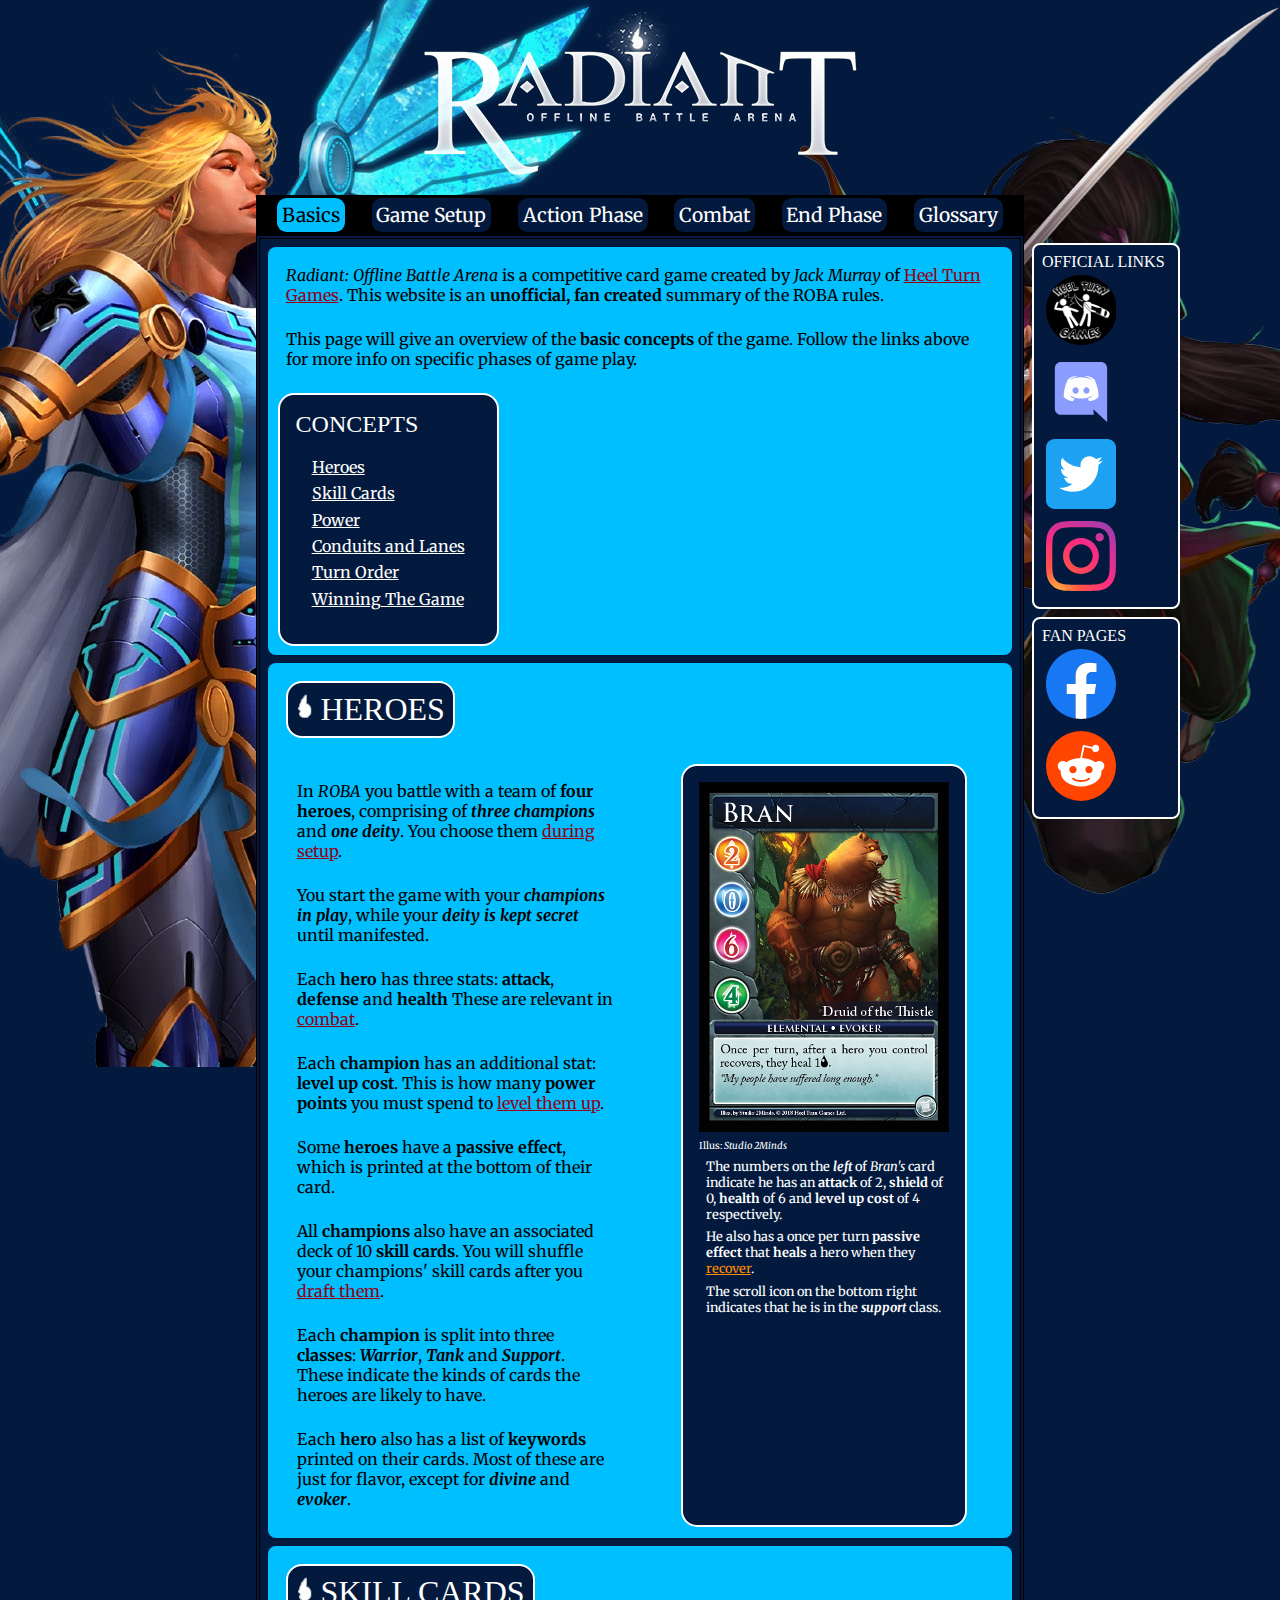
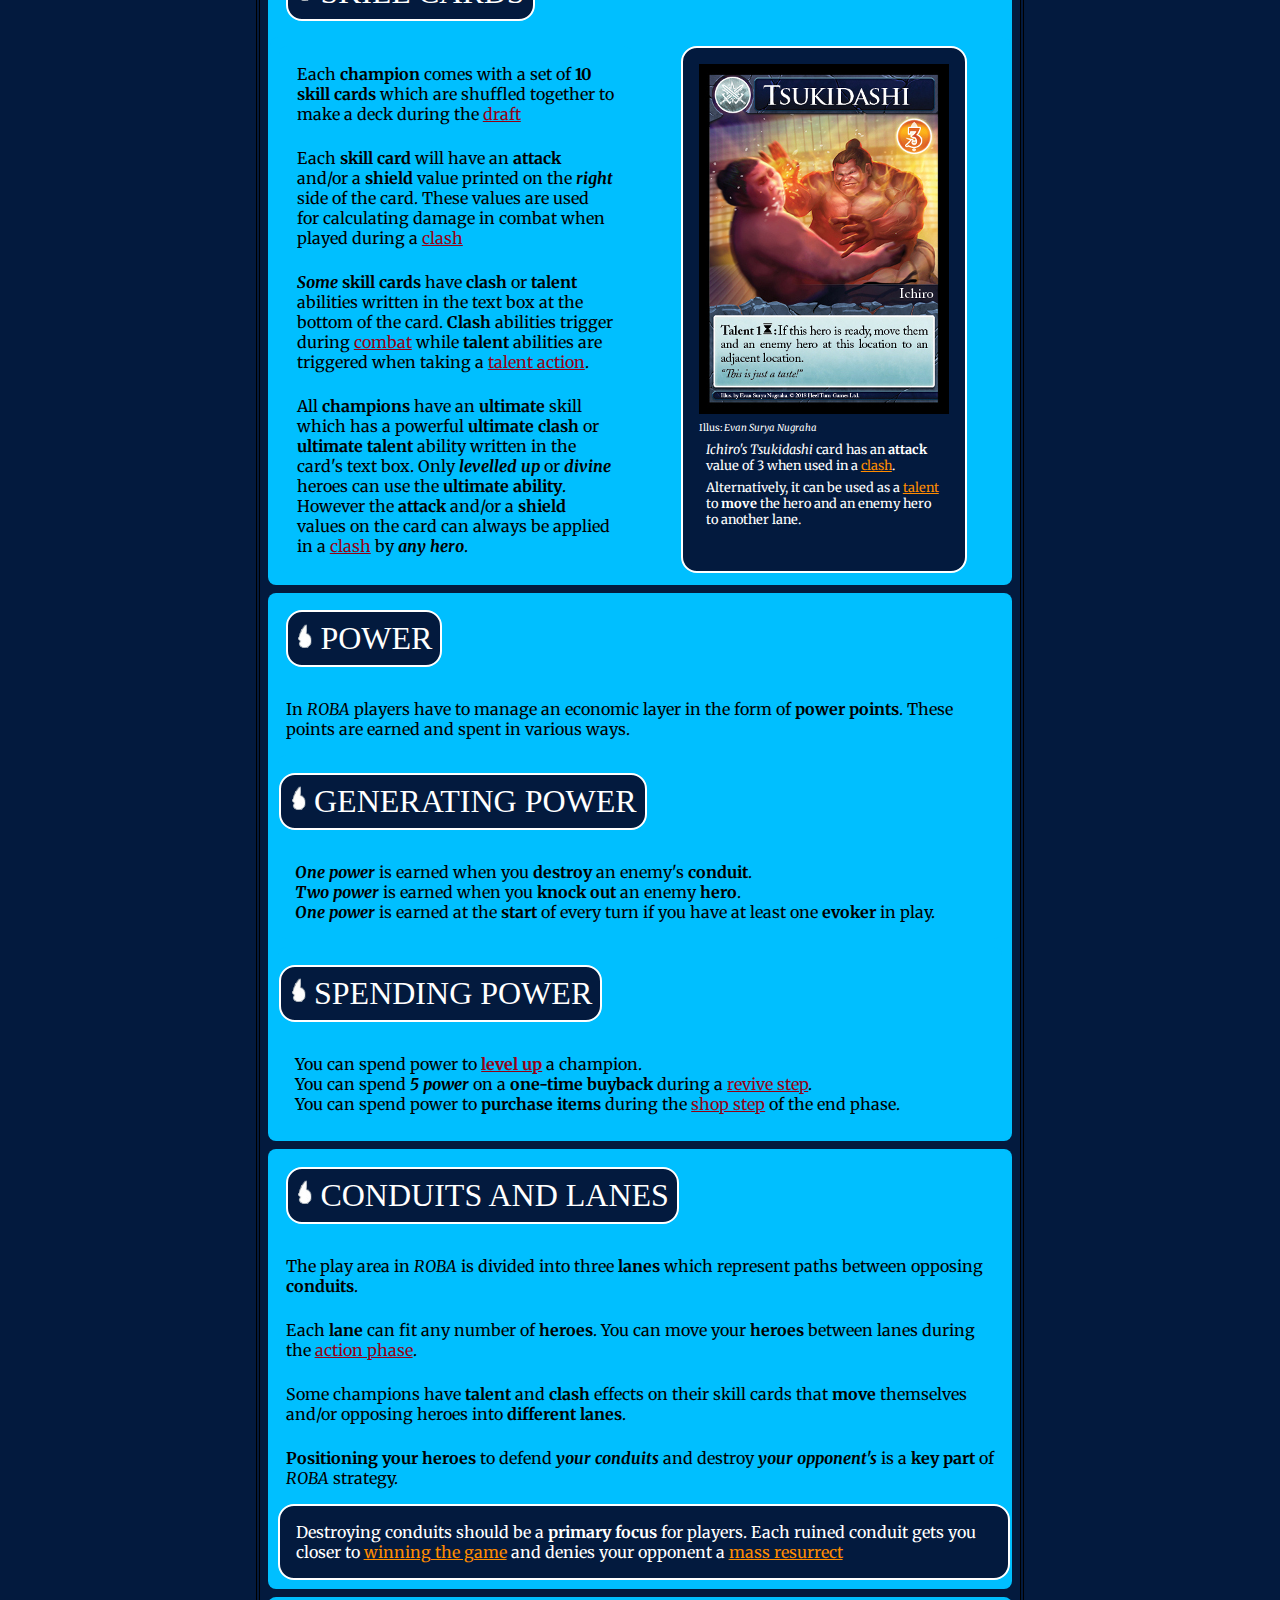
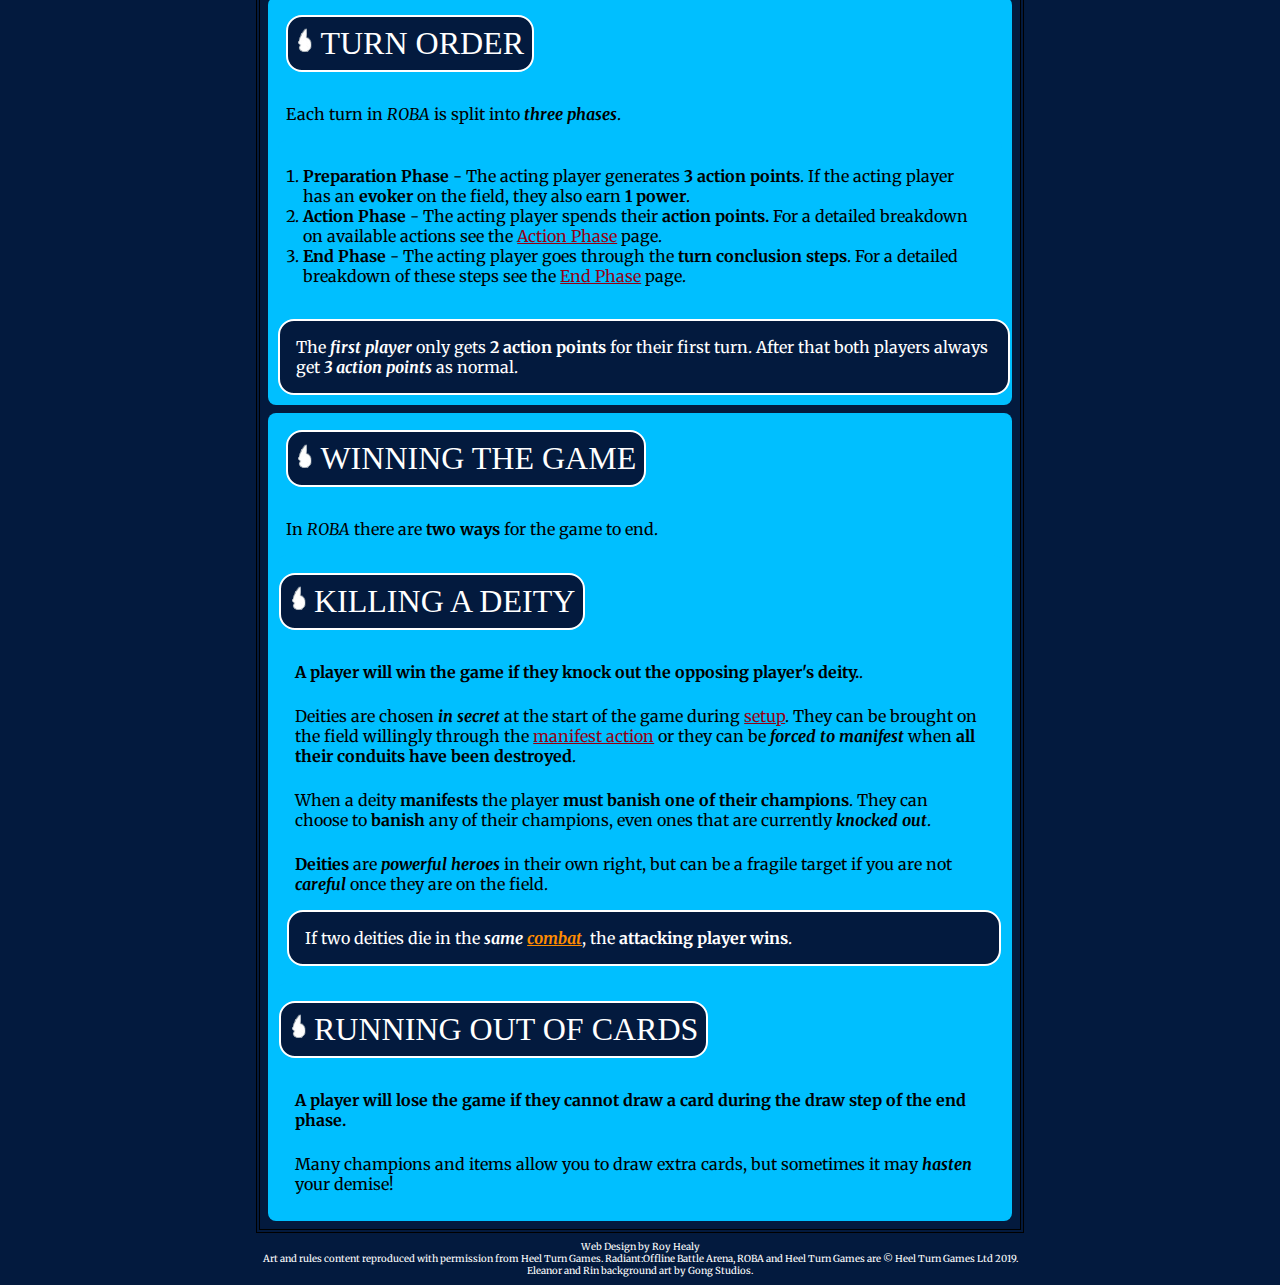
==== code/wd1/index.html @ f1589e19 "fixed divs and image attributions" ====
<!DOCTYPE html>
<html lang="en">
    <head>
        <title>Radiant: Offline Battle Arena</title>
        <meta charset="UTF-8" />
        <meta name="viewport" content="width=device-width, initial-scale=1">
        <link rel="stylesheet" type="text/css" href="styles/roba.css" />
        <link rel="icon" href="images/icon.png" />
    </head>
    <body>
        <header>
            <figure>
                <img src="images/banner.png" alt="Radiant: Offline Battle Arena official logo in stylized text" />
            </figure>
            <nav>
                <ul>
                    <li><a id="here">Basics</a></li>
                    <li><a href='setup'>Game Setup</a></li>
                    <li><a href='action_phase'>Action Phase</a></li>
                    <li><a href='combat'>Combat</a></li>
                    <li><a href='end_phase'>End Phase</a></li>
                    <li><a href='glossary'>Glossary</a></li>
                </ul>
            </nav>
        </header>
        <main>
            <section>
                <p><i>Radiant: Offline Battle Arena</i> is a competitive card game created by <i>Jack Murray</i> of <a href="http://heelturn.ie/">Heel Turn Games</a>. This website is an <b>unofficial, fan created</b> summary of the ROBA rules.</p>
                <p>This page will give an overview of the <b>basic concepts</b> of the game. Follow the links above for more info on specific phases of game play.</p>
                <nav>
                    <h1>Concepts</h1>
                    <ul>
                        <li><a href="#heroes">Heroes</a></li>
                        <li><a href="#skills">Skill Cards</a></li>
                        <li><a href="#power">Power</a></li>
                        <li><a href="#conduits">Conduits and Lanes</a></li>
                        <li><a href="#turn">Turn Order</a></li>
                        <li><a href="#winning">Winning The Game</a></li>
                    </ul>
                </nav>
            </section>
            <section>
                <h1 id="heroes"><img src="images/bullet.png" role="presentation" alt="ROBA conduit silhouette bulletpoint. A white, crystal like shape.">Heroes</h1>
                <section class="has_inset">
                    <section>
                        <p>In <i>ROBA</i> you battle with a team of <b>four heroes</b>, comprising of <em>three champions</em> and <em>one deity</em>. You choose them <a href='setup'>during setup</a>.</p>
                        <p>You start the game with your <em>champions in play</em>, while your <em>deity is kept secret</em> until manifested.</p>
                        <p>Each <b>hero</b> has three stats: <b>attack</b>, <b>defense</b> and <b>health</b> These are relevant in <a href='combat'>combat</a>.</p>
                        <p>Each <b>champion</b> has an additional stat: <b>level up cost</b>. This is how many <b>power points</b> you must spend to <a href='action_phase#level'>level them up</a>.</p>
                        <p>Some <b>heroes</b> have a <b>passive effect</b>, which is printed at the bottom of their card.</p>
                        <p>All <b>champions</b> also have an associated deck of 10 <b>skill cards</b>. You will shuffle your champions' skill cards after you <a href='setup#draft'>draft them</a>.</p>
                        <p>Each <b>champion</b> is split into three <b>classes</b>: <em>Warrior</em>, <em>Tank</em> and <em>Support</em>. These indicate the kinds of cards the heroes are likely to have.</p>
                        <p>Each <b>hero</b> also has a list of <b>keywords</b> printed on their cards. Most of these are just for flavor, except for <em>divine</em> and <em>evoker</em>.</p>
                    </section>
                    <figure class="inset">
                        <img src="images/bran.png" alt="Bran's card. The art depicts a bear wearing tribal gear. He is in a forest and his eyes glow with yellow magic. The card identifies him as Bran - Druid of the Thistle. He has the keywords Elemental and Evoker." title="Bran's card." />
                        <figcaption>
                            <small>Illus: <i>Studio 2Minds</i></small>
                            <p>The numbers on the <em>left</em> of <i>Bran's</i> card indicate he has an <b>attack</b> of 2, <b>shield</b> of 0, <b>health</b> of 6 and <b>level up cost</b> of 4 respectively.</p>
                            <p>He also has a once per turn <b>passive effect</b> that <b>heals</b> a hero when they <a href="action_phase#recover">recover</a>.</p>
                            <p>The scroll icon on the bottom right indicates that he is in the <em>support</em> class.</p>
                        </figcaption>
                    </figure>
                </section>
            </section>
            <section>
                <h1 id="skills"><img src="images/bullet.png" role="presentation" alt="ROBA conduit silhouette bulletpoint. A white, crystal like shape.">Skill Cards</h1>
                <section class="has_inset">
                    <section>
                        <p>Each <b>champion</b> comes with a set of <b>10 skill cards</b> which are shuffled together to make a deck during the <a href='setup#draft'>draft</a></p>
                        <p>Each <b>skill card</b> will have an <b>attack</b> and/or a <b>shield</b> value printed on the <em>right</em> side of the card. These values are used for calculating damage in combat when played during a <a href="combat#clash">clash</a></p>
                        <p><em>Some</em> <b>skill cards</b> have <b>clash</b> or <b>talent</b> abilities written in the text box at the bottom of the card. <b>Clash</b> abilities trigger during <a href="combat#clash">combat</a> while <b>talent</b> abilities are triggered when taking a <a href="action_phase#talent">talent action</a>.</p>
                        <p>All <b>champions</b> have an <b>ultimate</b> skill which has a powerful <b>ultimate clash</b> or <b>ultimate talent</b> ability written in the card's text box. Only <em>levelled up</em> or <em>divine</em> heroes can use the <b>ultimate ability</b>. However the <b>attack</b> and/or a <b>shield</b> values on the card can always be applied in a <a href="combat#clash">clash</a> by <em>any hero</em>.</p>
                    </section>
                    <figure class="inset">
                        <img src="images/tsukidashi.jpg" title="Ichiro's Tsukidashi card" alt="Ichiro's Tsukidashi card. The art in this card depicts the sumo wrestler Ichiro slapping an opponent across the face. The opponent staggers back in pain, spittle flying from his mouth. The fight is taking place in a japanese style dojo."/>
                        <figcaption>
                            <small>Illus: <i>Evan Surya Nugraha</i></small>
                            <p><i lang="ja">Ichiro's</i> <i lang="ja">Tsukidashi</i> card has an <b>attack</b> value of 3 when used in a <a href="combat#clash">clash</a>.</p>
                            <p>Alternatively, it can be used as a <a href="action_phase#talent">talent</a> to <b>move</b> the hero and an enemy hero to another lane.</p>
                        </figcaption>
                    </figure>
                </section>
            </section>
            <section>
                <h1 id="power"><img src="images/bullet.png" role="presentation" alt="ROBA conduit silhouette bulletpoint. A white, crystal like shape.">Power</h1>
                <p>In <i>ROBA</i> players have to manage an economic layer in the form of <b>power points</b>. These points are earned and spent in various ways.</p>
                <section>
                    <h1><img src="images/bullet.png" role="presentation" alt="ROBA conduit silhouette bulletpoint. A white, crystal like shape.">Generating Power</h1>
                    <ul>
                        <li><em>One power</em> is earned when you <b>destroy</b> an enemy's <b>conduit</b>.</li>
                        <li><em>Two power</em> is earned when you <b>knock out</b> an enemy <b>hero</b>.</li>
                        <li><em>One power</em> is earned at the <b>start</b> of every turn if you have at least one <b>evoker</b> in play.</li>
                    </ul>
                </section>
                <section>
                    <h1><img src="images/bullet.png" role="presentation" alt="ROBA conduit silhouette bulletpoint. A white, crystal like shape.">Spending Power</h1>
                    <ul>
                        <li>You can spend power to <b><a href='action_phase#level'>level up</a></b> a champion.</li>
                        <li>You can spend <em>5 power</em> on a <b>one-time buyback</b> during a <a href="end_phase#revive">revive step</a>.</li>
                        <li>You can spend power to <b>purchase items</b> during the <a href="end#shop">shop step</a> of the end phase.</li>
                    </ul>
                </section>
            </section>
            <section>
                <h1 id="conduits"><img src="images/bullet.png" role="presentation" alt="ROBA conduit silhouette bulletpoint. A white, crystal like shape.">Conduits and Lanes</h1>
                <p>The play area in <i>ROBA</i> is divided into three <b>lanes</b> which represent paths between opposing <b>conduits</b>.</p>
                <p>Each <b>lane</b> can fit any number of <b>heroes</b>. You can move your <b>heroes</b> between lanes during the <a href="action_phase#move">action phase</a>.</p>
                <p>Some champions have <b>talent</b> and <b>clash</b> effects on their skill cards that <b>move</b> themselves and/or opposing heroes into <b>different lanes</b>.</p>
                <p><b>Positioning your heroes</b> to defend <em>your conduits</em> and destroy <em>your opponent's</em> is a <strong>key part</strong> of <i>ROBA</i> strategy.</p>
                <p class="inset">Destroying conduits should be a <strong>primary focus</strong> for players. Each ruined conduit gets you closer to <a href="#winning">winning the game</a> and denies your opponent a <a href="end_phase#revive">mass resurrect</a></p>
            </section>
            <section>
                <h1 id="turn"><img src="images/bullet.png" role="presentation" alt="ROBA conduit silhouette bulletpoint. A white, crystal like shape.">Turn Order</h1>
                <p>Each turn in <i>ROBA</i> is split into <em>three phases</em>.</p>
                <section>
                    <ol>
                        <li><b>Preparation Phase</b> - The acting player generates <b>3 action points</b>. If the acting player has an <b>evoker</b> on the field, they also earn <b>1 power</b>.</li>
                        <li><b>Action Phase</b> - The acting player spends their <b>action points.</b> For a detailed breakdown on available actions see the <a href='action_phase'>Action Phase</a> page.</li>
                        <li><b>End Phase</b> - The acting player goes through the <b>turn conclusion steps</b>. For a detailed breakdown of these steps see the <a href='end_phase'>End Phase</a> page.</li>
                    </ol>
                </section>
                <p class="inset">The <em>first player</em> only gets <strong>2 action points</strong> for their first turn. After that both players always get <em>3 action points</em> as normal.</p>
            </section>
            <section>
                <h1 id="winning"><img src="images/bullet.png" role="presentation" alt="ROBA conduit silhouette bulletpoint. A white, crystal like shape.">Winning The Game</h1>
                <p>In <i>ROBA</i> there are <b>two ways</b> for the game to end.</p>
                <section>
                    <h1><img src="images/bullet.png" role="presentation"  alt="ROBA conduit silhouette bulletpoint. A white, crystal like shape.">Killing a Deity</h1>
                    <p><strong>A player will win the game if they knock out the opposing player's deity.</strong>.</p>
                    <p>Deities are chosen <em>in secret</em> at the start of the game during <a href="setup#selections">setup</a>. They can be brought on the field willingly through the <a href="action_phase#">manifest action</a> or they can be <em>forced to manifest</em> when <strong>all their conduits have been destroyed</strong>.</p>
                    <p>When a deity <b>manifests</b> the player <strong>must banish one of their champions</strong>. They can choose to <b>banish</b> any of their champions, even ones that are currently <em>knocked out</em>.</p>
                    <p><b>Deities</b> are <em>powerful heroes</em> in their own right, but can be a fragile target if you are not <em>careful</em> once they are on the field.</p>
                    <p class="inset">If two deities die in the <em>same <a href="combat">combat</a></em>, the <strong>attacking player wins</strong>.</p>
                </section>
                <section>
                    <h1><img src="images/bullet.png" role="presentation" alt="ROBA conduit silhouette bulletpoint. A white, crystal like shape.">Running Out of Cards</h1>
                    <p><strong>A player will lose the game if they cannot draw a card during the draw step of the end phase.</strong></p>
                    <p class="'inset">Many champions and items allow you to draw extra cards, but sometimes it may <em>hasten</em> your demise!</p>
                </section>
            </section>
        </main>
        <aside>
            <nav>
                <h1>Official Links</h1>
                <a href='http://heelturn.ie/'><img src="images/icon/heelturn.png" title="Heel Turn Games Homepage" alt="Heel Turn Games Logo. It depicts a stick figure hitting another stick figure with a chair."/></a>
                <a href='https://discord.gg/DKqZPUV'><img src="images/icon/discord.svg" title="Discord Server" alt="Discord Logo"/></a>
                <a href='https://twitter.com/radiantoba'><img src="images/icon/twitter.svg" title="Follow ROBA on Twitter" alt="Twitter Logo"/></a>
                <a href='https://www.instagram.com/radiantoba'><img src="images/icon/instagram.svg" title="Follow ROBA on instagram" alt="Instagram Logo"/></a>
            </nav>
            <nav>
                <h1>Fan Pages</h1>
                <a href='https://www.facebook.com/groups/432502020954651/'><img src="images/icon/facebook.svg" title="Facebook ROBA Heroes" alt="Facebook Logo"/></a>
                <a href='https://www.reddit.com/r/RadiantOBA/'><img src="images/icon/reddit.svg" title="RadiantOBA Subreddit" alt="Reddit Logo"/></a>
            </nav>
        </aside>
        <footer>
            <small>Web Design by Roy Healy</small>
            <small>Art and rules content reproduced with permission from Heel Turn Games. Radiant:Offline Battle Arena, ROBA and Heel Turn Games are © Heel Turn Games Ltd 2019.</small>
            <small>Eleanor and Rin background art by Gong Studios.</small>
        </footer>
    </body>
    
</html>
---- code/wd1/styles/roba.css ----
@import url('https://fonts.googleapis.com/css?family=Calistoga|Merriweather&display=swap');

* {
    margin: 0;
    padding: 0;
    font-size: 16px;
    font-family: "Merriweather", "Times New Roman", serif;
}

em {
    font-weight: bold;
}

ul {
    list-style: none;
}

h1 {
    font-size: 2em;
    margin-left: auto;
    margin-right: auto;
    font-family: 'Calistog', serif;
    font-weight: normal;
    text-transform: uppercase;
}

html{
    background-color: #031A3E;
}

footer{
    padding: 0.5em;
    text-align: center;
}

footer small{
    display: block;
}

section > * {
    margin: 0.5em;
    padding: 0.5em;
}

ol{
  padding: 1em;
}

footer{
    color: white;
}

main {
    border-width: 0.25rem;
    border-color: black;
    border-style: double;
    background-color: #031A3E;

}

header {
    background-color: transparent;
    text-align: center;
}

header img {
    margin-left: auto;
    margin-right: auto;
    max-width:100%
}

header nav {
    background-color: #000;
    padding: 0.5em;
    background-image: url("../images/both_small.png");
    background-repeat: no-repeat;
    background-position: right;
}

header ul {
    color: white;
    text-align: left;
}

header li{
    margin: 0.5em auto;
}

header nav a {
    text-decoration: none;
    border-radius: 0.5em;
    background-color: #031A3E;
    padding: 0.25em;
    color: white;
    margin: 0.5em;
}

header nav a:hover, a#here{
    background-color: DeepSkyBlue;
    color: #000;
}

p {
    margin: 0.5em;
}

/* sections */

main section, article{
    margin: 0.5em;
    padding: 0.1em;
    background-color: DeepSkyBlue;
    border-radius: 0.5em;
    color: black;
}

section > h1{
    background-color: #031A3E;
    border-radius: 0.5em;
    border-width: 0.125rem;
    border-color: white;
    color: white;
    margin-right: auto;
    margin-left: auto;
    border-style: solid;
    text-align: center;
    padding: 0.5rem;
    display:inline-block;
}

h1 img {
    padding: 0.1em;
    padding-right: 0.5em;
    max-height: 1.5em;
}

h1:hover img{
    transform: scale(1.25, 1.25);
}

section a:link{
    color: #940014;
}

section a:visited{
    color: #4a4a4a;
}

/* insets */

.inset {
    background-color: #031A3E;
    border-color: white;
    border-width: 0.125em;
    border-radius: 1em;
    border-style: solid;
    margin: 0.5em auto;
    color: white;
}

p.inset {
    padding: 1em;
}

.inset * {
    color: white;
}

.inset a:link {
    color: #FF8C00;
}

.inset a:visited{
    color: #c93d00;
}

.inset_skinny {
    display: table;
}

.inset h1 {
    font-size: 1.5em;
}

/* Example of Play */

.example ol{
    margin-top:0;
}

/* table of contents */
main nav {
    display: inline-block;
    background-color: #031A3E;
    border-color: white;
    border-width: 0.125em;
    border-radius: 1em;
    border-style: solid;
    margin-right: auto;
    padding: 1em;
}

main nav a:visited, main nav a:link{
    color: white;
}

main nav * {
    padding: 0;
    color: white;
}

main nav h1 {
    font-size: 1.5em;
}

nav li h1 a{
    font-size: 1.25rem;
}

nav > ol{
    padding: 0 1em;
}

main nav ul{
    margin: 1em;
}

main nav li{
    padding: 0.2em 0;
}

nav ol ol{
    margin: 1em;
    padding: 0;
}

/* figures */
section figure {
  width: min-content;
  padding: 1em;
}

@supports not (width: min-content) {
    section figure {
        width: -moz-min-content;
        width: -webkit-min-content;
    }
}

figure *{
    font-size: 0.8rem;
}

figure {
    display: table;
    margin: 0 auto;
}

.fill {
    display: None;
}

figure img{
    margin: auto;
}

small, small * {
    font-size: 0.6rem;
}

header figure{
    text-align: center;
    grid-area: banner;
}

/* social links */

aside nav {
    padding: 0.5em;
    background-color: #031A3E;
    border-radius: 0.5em;
    margin: 0.5em;
    border-color: #fff;
    border-width: 0.125rem;
    border-style: solid;
}

aside img {
    width: 70px;
    height: 70px;
    padding: 0.25em;
}

aside nav {
    width: auto;
}

aside {
    text-align: center;
}

aside h1 {
    font-size: 1em;
    color: white;
}

/* glossary */

.glossary {
    column-width: 15em;
}

.glossary * {
    font-size: 16px;
}

.glossary section{
    border-radius: 0;
    break-inside: avoid;
    border-bottom: 0.125em;
    border-bottom-color: white;
    border-bottom-style: solid;
}

.glossary h1 {
    background-color: transparent;
    border: none;
    font-size: 1.25em;
    color: black;
}

.glossary section * {
    margin: 0;
    padding: 0;
}

.glossary section:hover {
    background-color: #031A3E;
}

.glossary section:hover * {
    color: white;
}

.glossary section:hover a, .glossary section:hover a *{
    color: #FF8C00;
}

/* Adds two column inset layouts - tablets and portrait mobile*/
@media screen and (min-width: 50em){

    html {
        background-image: url("../images/paladin_small.png"), url("../images/rin_small.png");
        background-repeat: no-repeat;
        background-position: top left, top right;
    }

    header nav {
        background-image: none;
    }

    .has_inset {
        margin: 0;
        display: grid;
        grid-template-columns: 50% 50%;
        grid-template-rows: auto;
        grid-template-areas: "inset-left inset-right";
    }

    section * {
        grid-area: inset-left;
    }

    .has_fill{
        display: flex;
        flex-direction: column;
    }

    .has_inset .fill{
        margin: auto;
    }

    header ul{
        display: flex;
        flex-direction: row;
        text-align: center;
        align-items: space-around;
    }

    header li{
        display: inline;
        text-align: center;
        flex-grow: 1;
        margin: 0 auto;
    }

    header a{
        font-size: 1.2em;
    }

    main > section {
        display: block;
    }

    main > section > h1, .example h1 {
        margin-left: 0.5em;
    }

    .inset{
        margin-left: 0.5em;
        grid-area: inset-right;
    }

    .has_inset .inset{
        margin-left: auto;
    }

    .example section h1 {
        margin-left: 0;
    }

    .fill {
        display: table;
    }

    .fill image{
        display: table-cell;
        vertical-align: middle;
    }
}

/* Adds three column layout and bigger background side banner images */

@media screen and (min-width: 80em) {
    html {
        background-image: url("../images/paladin.png"), url("../images/rin.png");
        background-repeat: no-repeat;
        background-attachment: fixed;
        background-position: top left, 115%;
    }

    body {
        display: grid;
        grid-template-columns: 20% 60% 20%;
        grid-template-rows: auto;
        grid-template-areas: "left top-middle right" "left middle middle-right" "bottom bottom bottom"
    }

    header {
        grid-area: top-middle;
    }

    aside {
        grid-area: middle-right;
        text-align: left;
    }

    aside nav {
        width: 50%
    }

    main {
        grid-area: middle
        }

    footer {
        grid-area: bottom;
        justify-self: center;
    }
}
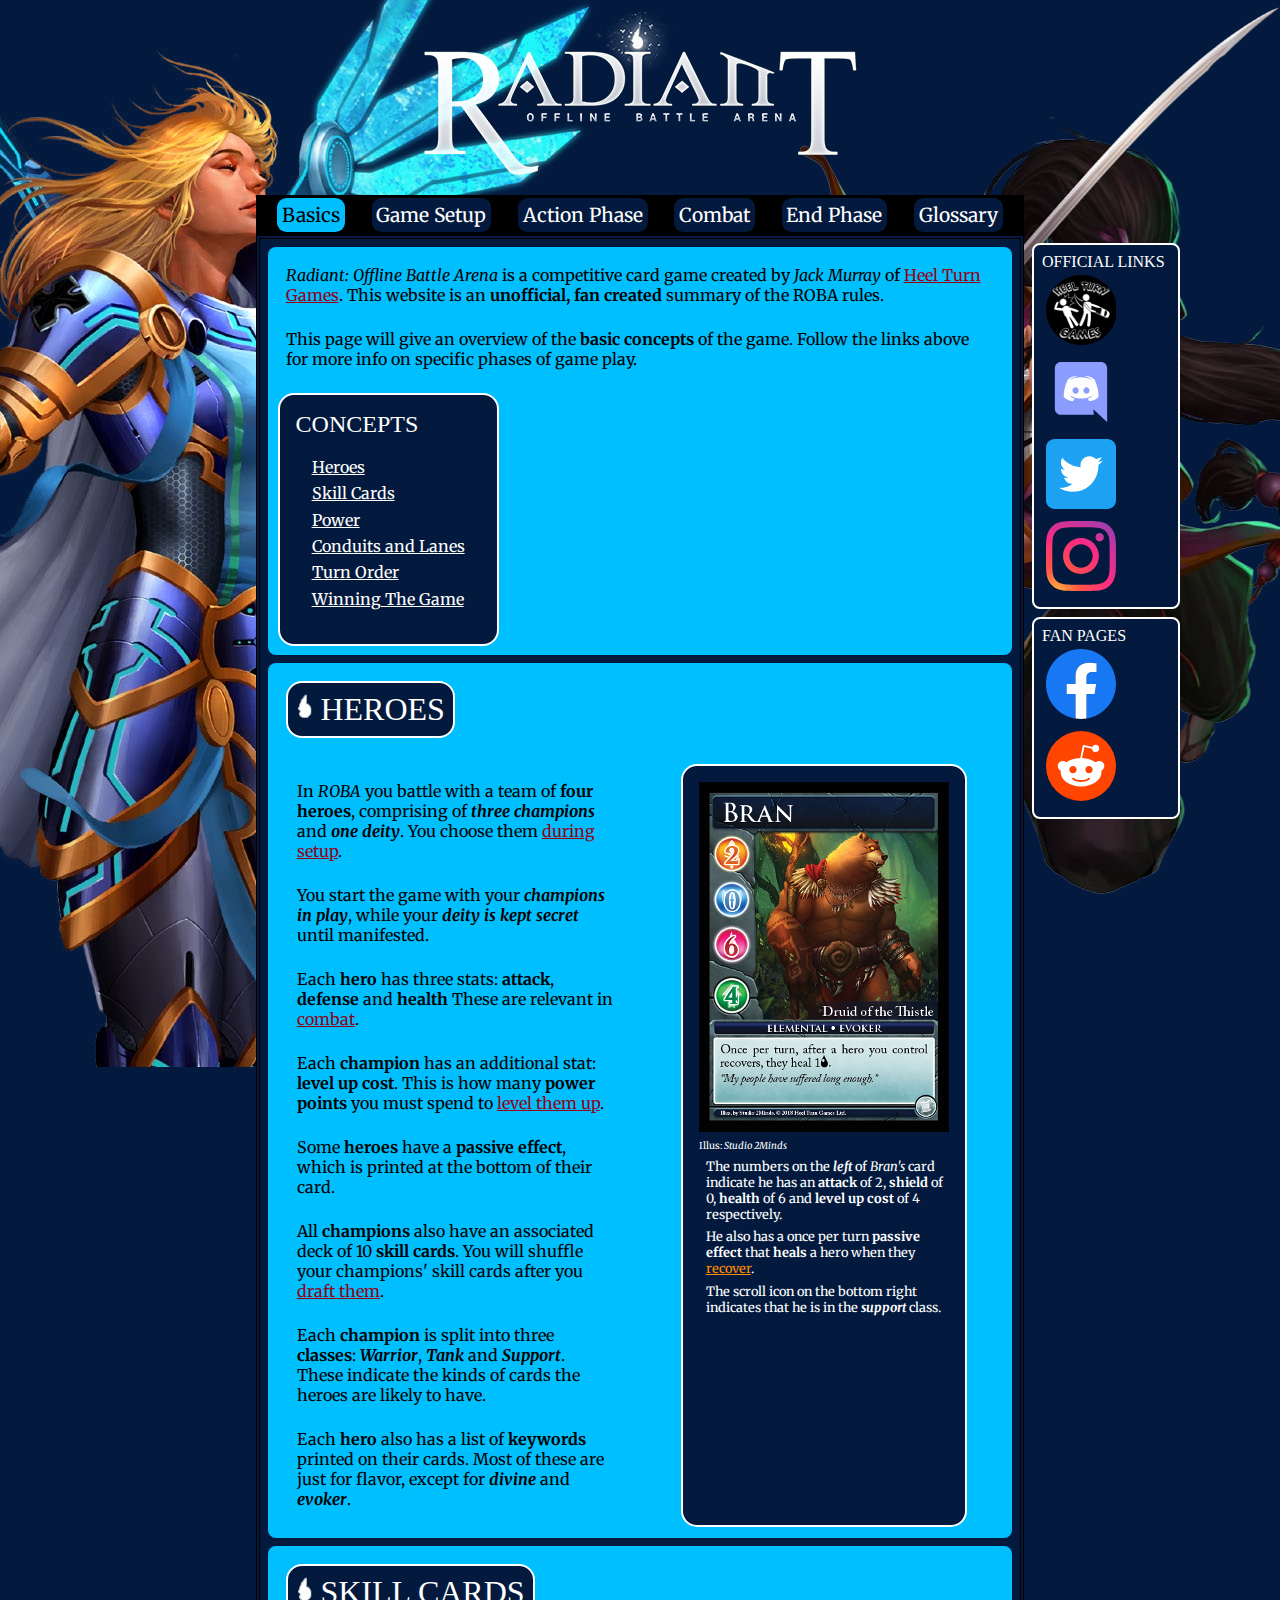
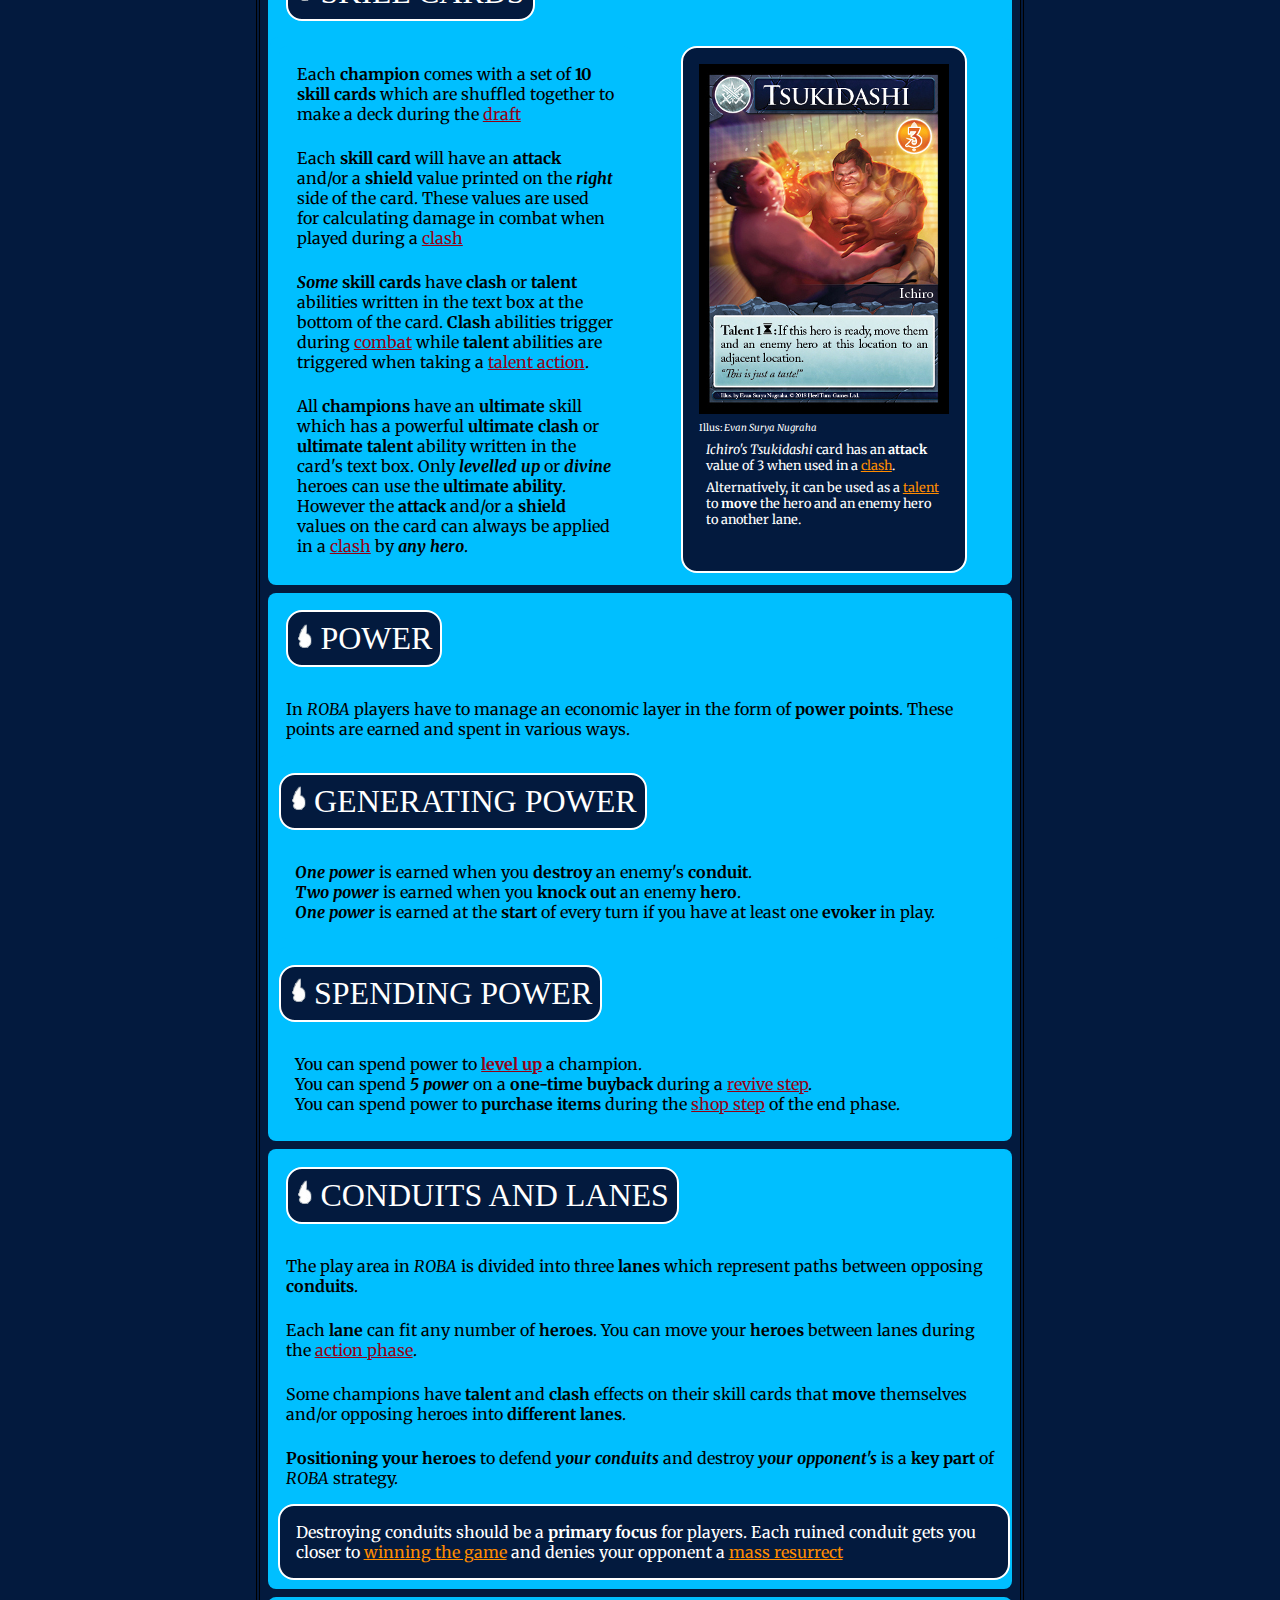
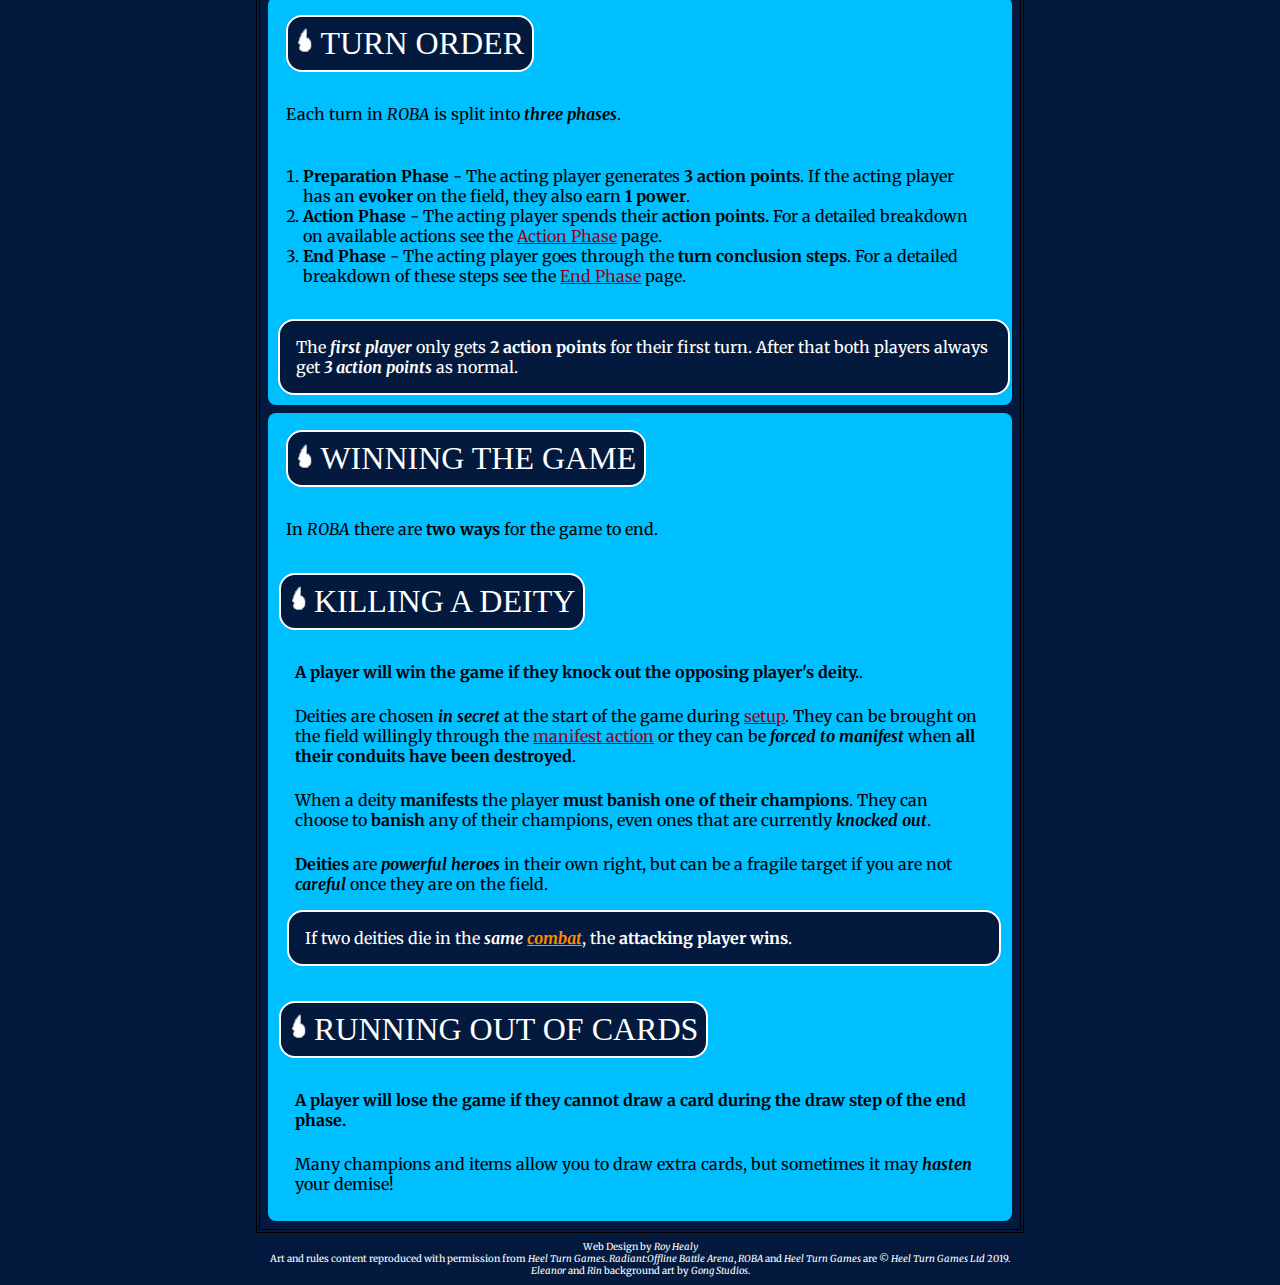
==== commit 875c3d1b: "Adding is to small" ====
--- a/code/wd1/index.html
+++ b/code/wd1/index.html
@@ -53,7 +53,7 @@
                         <p>Each <b>hero</b> also has a list of <b>keywords</b> printed on their cards. Most of these are just for flavor, except for <em>divine</em> and <em>evoker</em>.</p>
                     </section>
                     <figure class="inset">
-                        <img src="images/bran.png" alt="Bran's card. The art depicts a bear wearing tribal gear. He is in a forest and his eyes glow with yellow magic. The card identifies him as Bran - Druid of the Thistle. He has the keywords Elemental and Evoker." title="Bran's card." />
+                        <img src="images/bran.png" alt="Bran's card. The art depicts a bear wearing tribal gear. He is in a forest and his eyes glow with yellow magic. The card identifies him as Bran - Druid of the Thistle. He has the keywords Elemental and Evoker. The card includes the quote 'My people have suffered long enough'" title="Bran's card." />
                         <figcaption>
                             <small>Illus: <i>Studio 2Minds</i></small>
                             <p>The numbers on the <em>left</em> of <i>Bran's</i> card indicate he has an <b>attack</b> of 2, <b>shield</b> of 0, <b>health</b> of 6 and <b>level up cost</b> of 4 respectively.</p>
@@ -73,7 +73,7 @@
                         <p>All <b>champions</b> have an <b>ultimate</b> skill which has a powerful <b>ultimate clash</b> or <b>ultimate talent</b> ability written in the card's text box. Only <em>levelled up</em> or <em>divine</em> heroes can use the <b>ultimate ability</b>. However the <b>attack</b> and/or a <b>shield</b> values on the card can always be applied in a <a href="combat#clash">clash</a> by <em>any hero</em>.</p>
                     </section>
                     <figure class="inset">
-                        <img src="images/tsukidashi.jpg" title="Ichiro's Tsukidashi card" alt="Ichiro's Tsukidashi card. The art in this card depicts the sumo wrestler Ichiro slapping an opponent across the face. The opponent staggers back in pain, spittle flying from his mouth. The fight is taking place in a japanese style dojo."/>
+                        <img src="images/tsukidashi.jpg" title="Ichiro's Tsukidashi card" alt="Ichiro's Tsukidashi card. The art in this card depicts the sumo wrestler Ichiro slapping an opponent across the face. The opponent staggers back in pain, spittle flying from his mouth. The fight is taking place in a japanese style dojo. The card includes the quote 'This is just a taste!'"/>
                         <figcaption>
                             <small>Illus: <i>Evan Surya Nugraha</i></small>
                             <p><i lang="ja">Ichiro's</i> <i lang="ja">Tsukidashi</i> card has an <b>attack</b> value of 3 when used in a <a href="combat#clash">clash</a>.</p>
@@ -155,9 +155,9 @@
             </nav>
         </aside>
         <footer>
-            <small>Web Design by Roy Healy</small>
-            <small>Art and rules content reproduced with permission from Heel Turn Games. Radiant:Offline Battle Arena, ROBA and Heel Turn Games are © Heel Turn Games Ltd 2019.</small>
-            <small>Eleanor and Rin background art by Gong Studios.</small>
+            <small>Web Design by <i>Roy Healy</i></small>
+            <small>Art and rules content reproduced with permission from <i>Heel Turn Games</i>. <i>Radiant:Offline Battle Arena</i>, <i>ROBA</i> and <i>Heel Turn Games</i> are © <i>Heel Turn Games Ltd</i> 2019.</small>
+            <small><i>Eleanor</i> and <i>Rin</i> background art by <i>Gong Studios</i>.</small>
         </footer>
     </body>
     
--- a/code/wd1/styles/roba.css
+++ b/code/wd1/styles/roba.css
@@ -371,11 +371,6 @@
         grid-area: inset-left;
     }
 
-    .has_fill{
-        display: flex;
-        flex-direction: column;
-    }
-
     .has_inset .fill{
         margin: auto;
     }
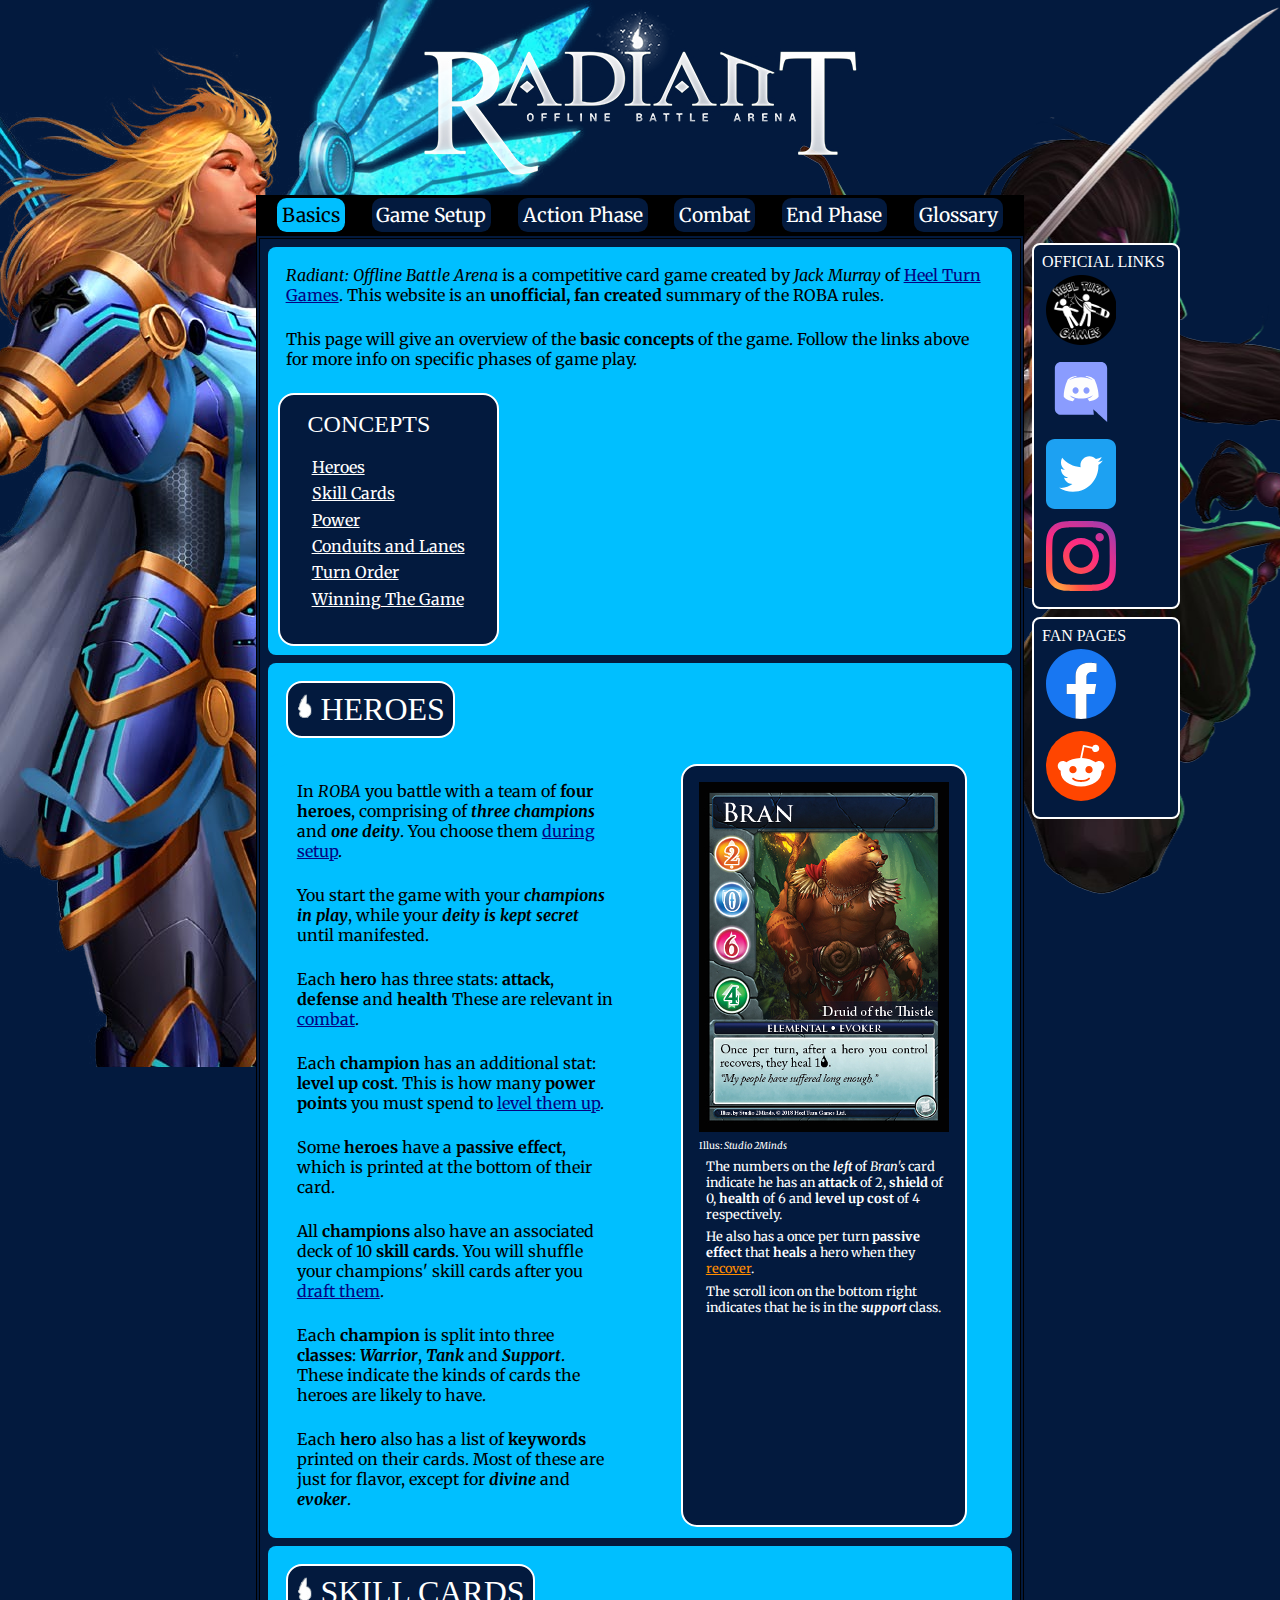
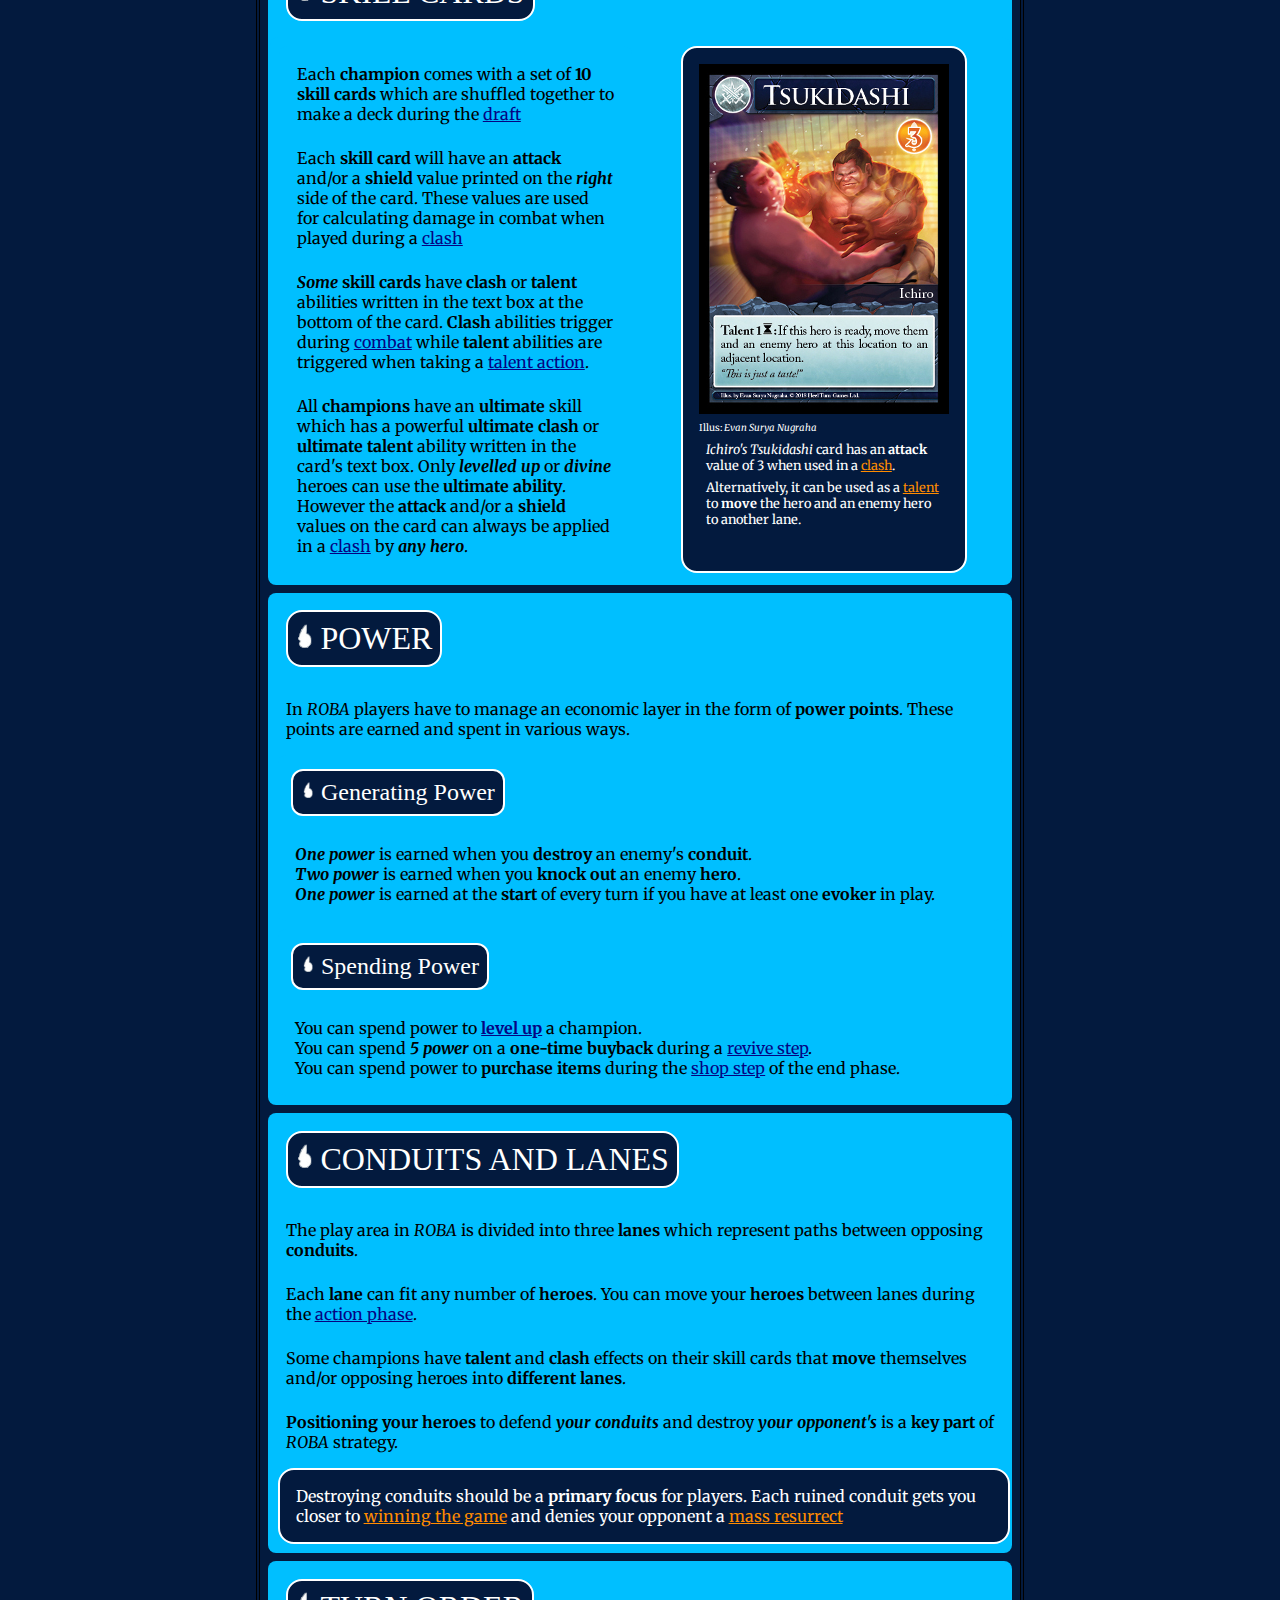
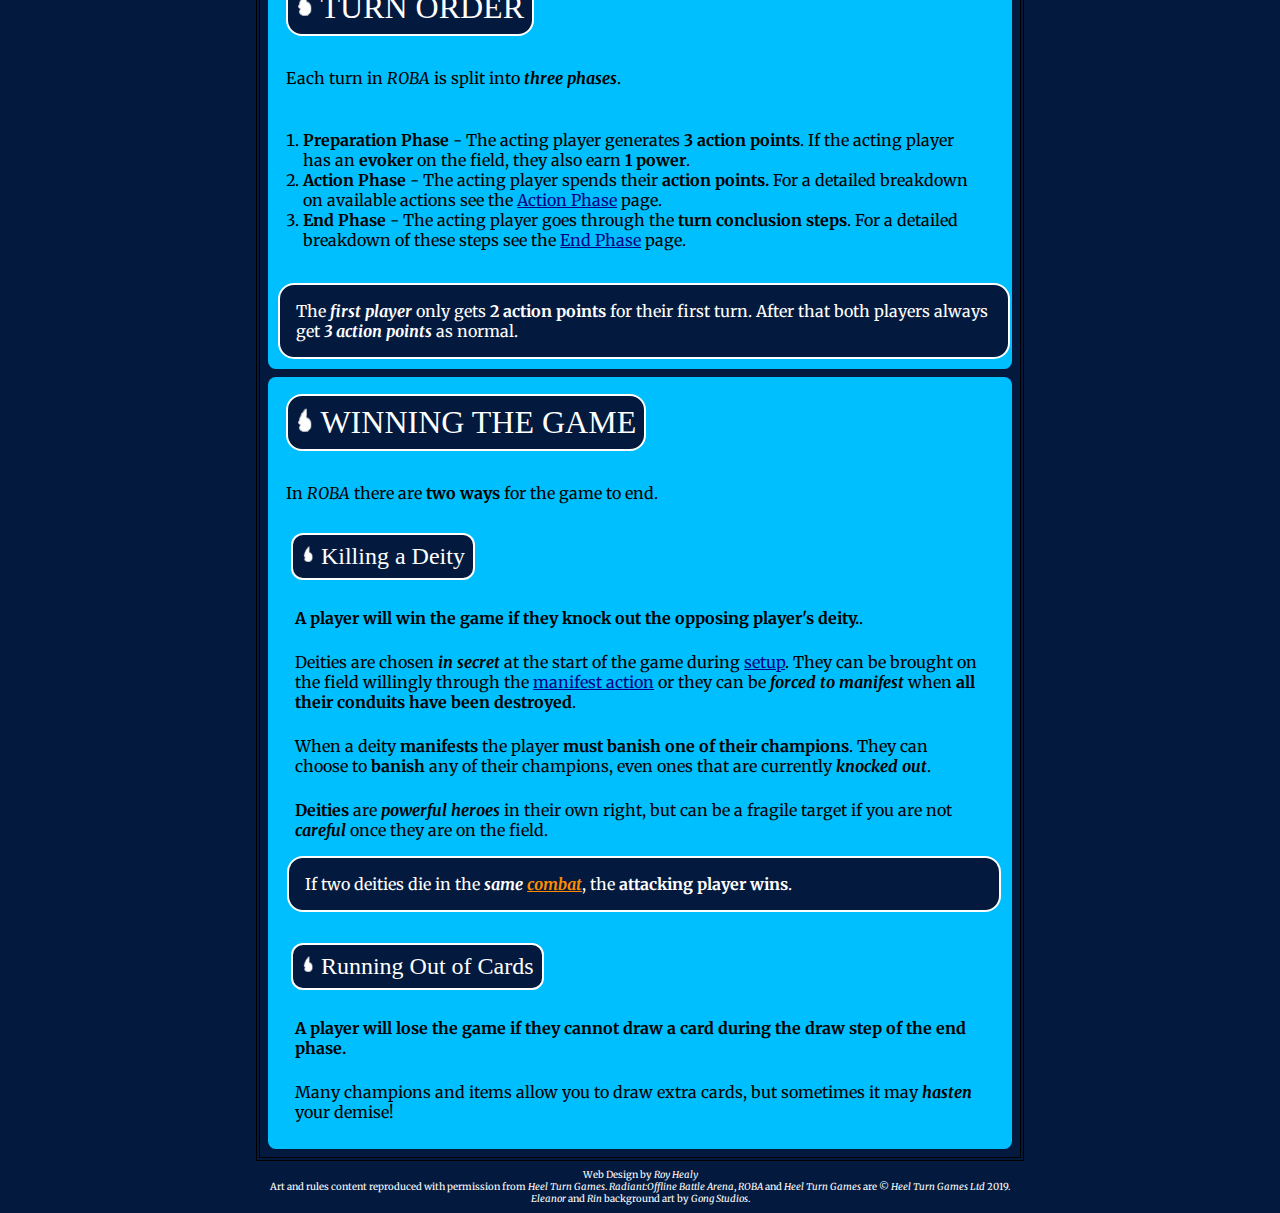
==== commit 8ee11414: "fixing link colours" ====
--- a/code/wd1/index.html
+++ b/code/wd1/index.html
@@ -98,7 +98,7 @@
                     <ul>
                         <li>You can spend power to <b><a href='action_phase#level'>level up</a></b> a champion.</li>
                         <li>You can spend <em>5 power</em> on a <b>one-time buyback</b> during a <a href="end_phase#revive">revive step</a>.</li>
-                        <li>You can spend power to <b>purchase items</b> during the <a href="end#shop">shop step</a> of the end phase.</li>
+                        <li>You can spend power to <b>purchase items</b> during the <a href="end_phase#shop">shop step</a> of the end phase.</li>
                     </ul>
                 </section>
             </section>
--- a/code/wd1/styles/roba.css
+++ b/code/wd1/styles/roba.css
@@ -139,12 +139,23 @@
 }
 
 section a:link{
-    color: #940014;
+    color: #050382;
 }
 
 section a:visited{
-    color: #4a4a4a;
-}
+    color: #3F0047;
+}
+
+
+section section h1 {
+        font-size: 1.5em;
+        text-transform: none;
+    }
+
+section section h1 img {
+        max-height: 1em;
+    }
+
 
 /* insets */
 
@@ -397,7 +408,7 @@
         display: block;
     }
 
-    main > section > h1, .example h1 {
+    main section h1 {
         margin-left: 0.5em;
     }
 
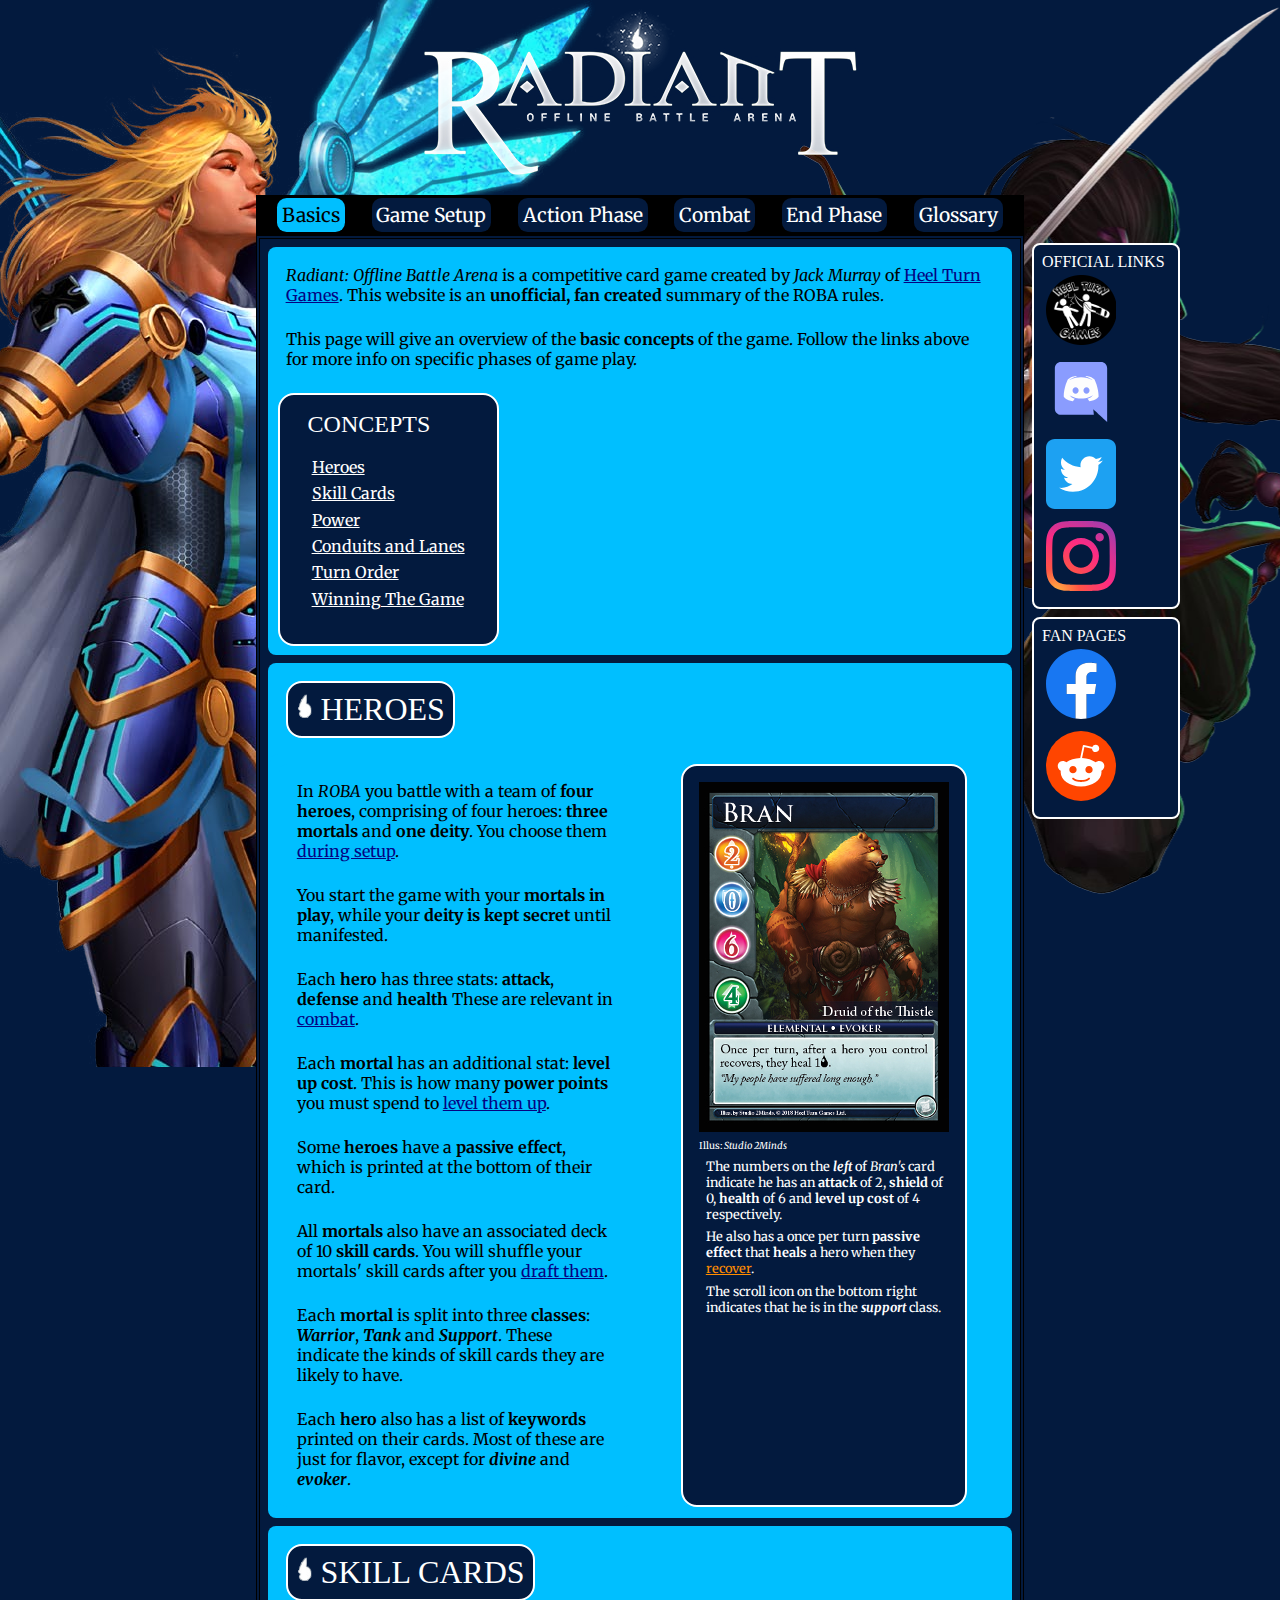
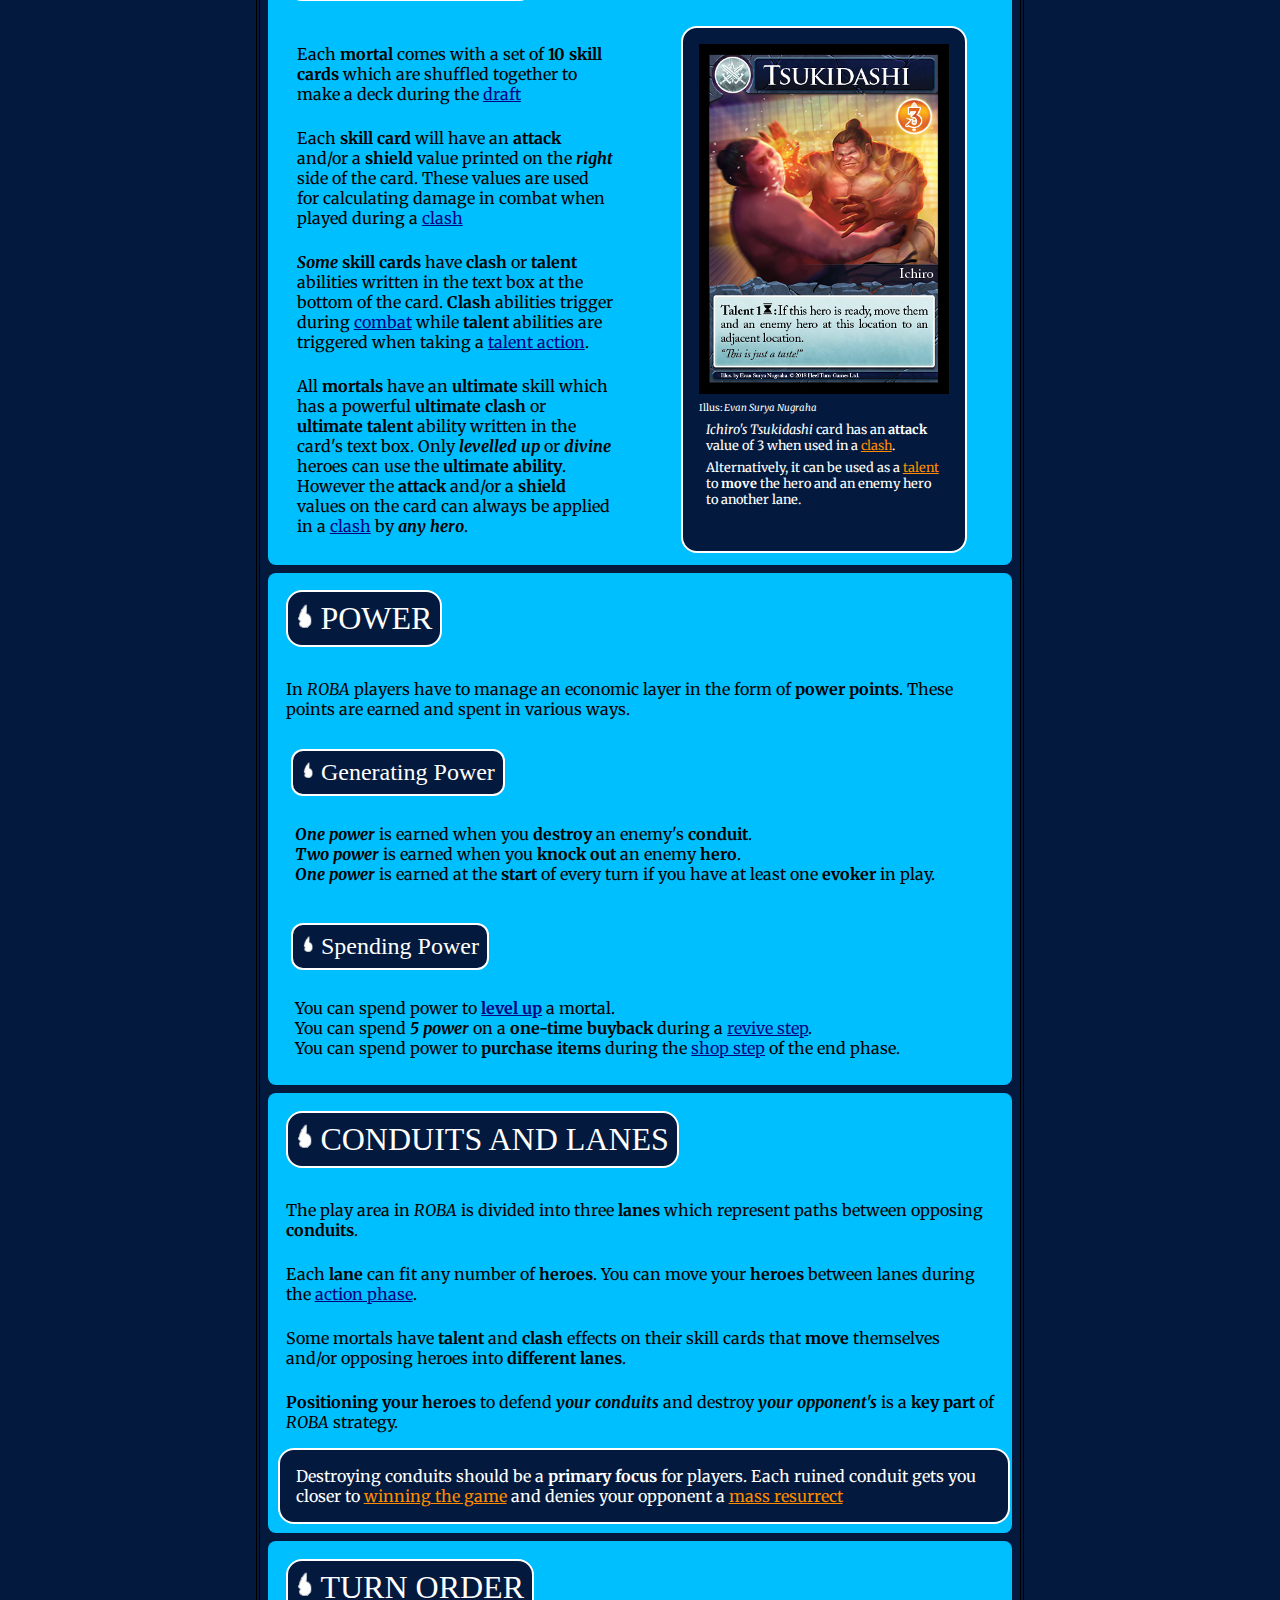
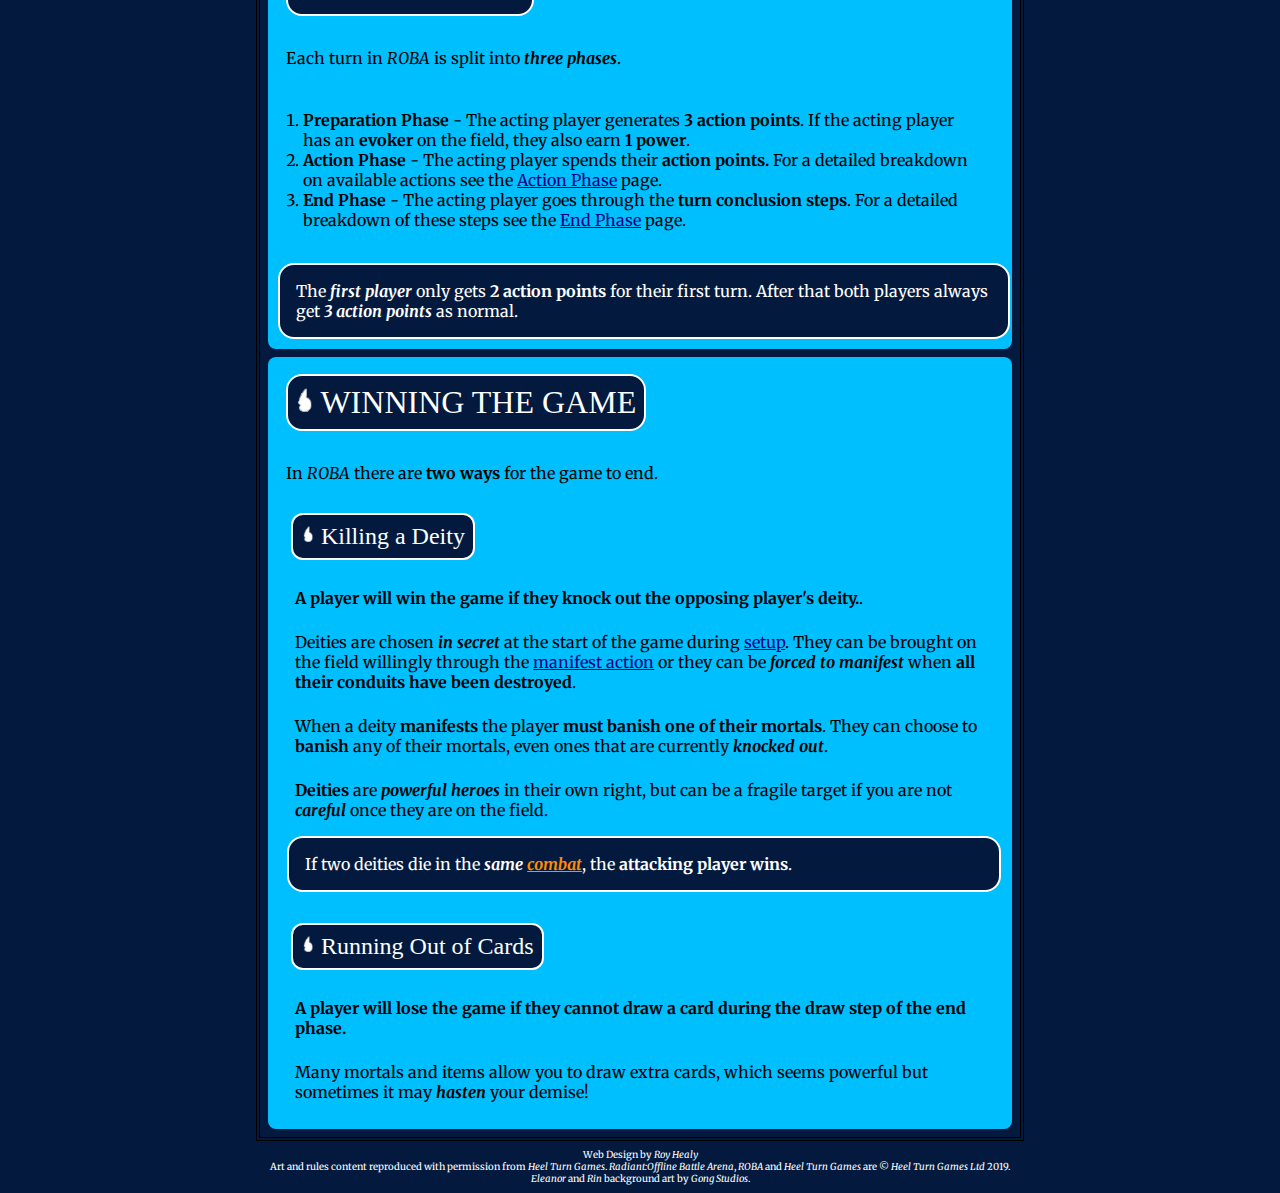
==== commit a841a95e: "Removed references to mortals" ====
--- a/code/wd1/index.html
+++ b/code/wd1/index.html
@@ -43,13 +43,13 @@
                 <h1 id="heroes"><img src="images/bullet.png" role="presentation" alt="ROBA conduit silhouette bulletpoint. A white, crystal like shape.">Heroes</h1>
                 <section class="has_inset">
                     <section>
-                        <p>In <i>ROBA</i> you battle with a team of <b>four heroes</b>, comprising of <em>three champions</em> and <em>one deity</em>. You choose them <a href='setup'>during setup</a>.</p>
-                        <p>You start the game with your <em>champions in play</em>, while your <em>deity is kept secret</em> until manifested.</p>
+                        <p>In <i>ROBA</i> you battle with a team of <b>four heroes</b>, comprising of four heroes: <b>three mortals</b> and <b>one deity</b>. You choose them <a href='setup'>during setup</a>.</p>
+                        <p>You start the game with your <b>mortals in play</b>, while your <b>deity is kept secret</b> until manifested.</p>
                         <p>Each <b>hero</b> has three stats: <b>attack</b>, <b>defense</b> and <b>health</b> These are relevant in <a href='combat'>combat</a>.</p>
-                        <p>Each <b>champion</b> has an additional stat: <b>level up cost</b>. This is how many <b>power points</b> you must spend to <a href='action_phase#level'>level them up</a>.</p>
+                        <p>Each <b>mortal</b> has an additional stat: <b>level up cost</b>. This is how many <b>power points</b> you must spend to <a href='action_phase#level'>level them up</a>.</p>
                         <p>Some <b>heroes</b> have a <b>passive effect</b>, which is printed at the bottom of their card.</p>
-                        <p>All <b>champions</b> also have an associated deck of 10 <b>skill cards</b>. You will shuffle your champions' skill cards after you <a href='setup#draft'>draft them</a>.</p>
-                        <p>Each <b>champion</b> is split into three <b>classes</b>: <em>Warrior</em>, <em>Tank</em> and <em>Support</em>. These indicate the kinds of cards the heroes are likely to have.</p>
+                        <p>All <b>mortals</b> also have an associated deck of 10 <b>skill cards</b>. You will shuffle your mortals' skill cards after you <a href='setup#draft'>draft them</a>.</p>
+                        <p>Each <b>mortal</b> is split into three <b>classes</b>: <em>Warrior</em>, <em>Tank</em> and <em>Support</em>. These indicate the kinds of skill cards they are likely to have.</p>
                         <p>Each <b>hero</b> also has a list of <b>keywords</b> printed on their cards. Most of these are just for flavor, except for <em>divine</em> and <em>evoker</em>.</p>
                     </section>
                     <figure class="inset">
@@ -67,10 +67,10 @@
                 <h1 id="skills"><img src="images/bullet.png" role="presentation" alt="ROBA conduit silhouette bulletpoint. A white, crystal like shape.">Skill Cards</h1>
                 <section class="has_inset">
                     <section>
-                        <p>Each <b>champion</b> comes with a set of <b>10 skill cards</b> which are shuffled together to make a deck during the <a href='setup#draft'>draft</a></p>
+                        <p>Each <b>mortal</b> comes with a set of <b>10 skill cards</b> which are shuffled together to make a deck during the <a href='setup#draft'>draft</a></p>
                         <p>Each <b>skill card</b> will have an <b>attack</b> and/or a <b>shield</b> value printed on the <em>right</em> side of the card. These values are used for calculating damage in combat when played during a <a href="combat#clash">clash</a></p>
                         <p><em>Some</em> <b>skill cards</b> have <b>clash</b> or <b>talent</b> abilities written in the text box at the bottom of the card. <b>Clash</b> abilities trigger during <a href="combat#clash">combat</a> while <b>talent</b> abilities are triggered when taking a <a href="action_phase#talent">talent action</a>.</p>
-                        <p>All <b>champions</b> have an <b>ultimate</b> skill which has a powerful <b>ultimate clash</b> or <b>ultimate talent</b> ability written in the card's text box. Only <em>levelled up</em> or <em>divine</em> heroes can use the <b>ultimate ability</b>. However the <b>attack</b> and/or a <b>shield</b> values on the card can always be applied in a <a href="combat#clash">clash</a> by <em>any hero</em>.</p>
+                        <p>All <b>mortals</b> have an <b>ultimate</b> skill which has a powerful <b>ultimate clash</b> or <b>ultimate talent</b> ability written in the card's text box. Only <em>levelled up</em> or <em>divine</em> heroes can use the <b>ultimate ability</b>. However the <b>attack</b> and/or a <b>shield</b> values on the card can always be applied in a <a href="combat#clash">clash</a> by <em>any hero</em>.</p>
                     </section>
                     <figure class="inset">
                         <img src="images/tsukidashi.jpg" title="Ichiro's Tsukidashi card" alt="Ichiro's Tsukidashi card. The art in this card depicts the sumo wrestler Ichiro slapping an opponent across the face. The opponent staggers back in pain, spittle flying from his mouth. The fight is taking place in a japanese style dojo. The card includes the quote 'This is just a taste!'"/>
@@ -96,7 +96,7 @@
                 <section>
                     <h1><img src="images/bullet.png" role="presentation" alt="ROBA conduit silhouette bulletpoint. A white, crystal like shape.">Spending Power</h1>
                     <ul>
-                        <li>You can spend power to <b><a href='action_phase#level'>level up</a></b> a champion.</li>
+                        <li>You can spend power to <b><a href='action_phase#level'>level up</a></b> a mortal.</li>
                         <li>You can spend <em>5 power</em> on a <b>one-time buyback</b> during a <a href="end_phase#revive">revive step</a>.</li>
                         <li>You can spend power to <b>purchase items</b> during the <a href="end_phase#shop">shop step</a> of the end phase.</li>
                     </ul>
@@ -106,7 +106,7 @@
                 <h1 id="conduits"><img src="images/bullet.png" role="presentation" alt="ROBA conduit silhouette bulletpoint. A white, crystal like shape.">Conduits and Lanes</h1>
                 <p>The play area in <i>ROBA</i> is divided into three <b>lanes</b> which represent paths between opposing <b>conduits</b>.</p>
                 <p>Each <b>lane</b> can fit any number of <b>heroes</b>. You can move your <b>heroes</b> between lanes during the <a href="action_phase#move">action phase</a>.</p>
-                <p>Some champions have <b>talent</b> and <b>clash</b> effects on their skill cards that <b>move</b> themselves and/or opposing heroes into <b>different lanes</b>.</p>
+                <p>Some mortals have <b>talent</b> and <b>clash</b> effects on their skill cards that <b>move</b> themselves and/or opposing heroes into <b>different lanes</b>.</p>
                 <p><b>Positioning your heroes</b> to defend <em>your conduits</em> and destroy <em>your opponent's</em> is a <strong>key part</strong> of <i>ROBA</i> strategy.</p>
                 <p class="inset">Destroying conduits should be a <strong>primary focus</strong> for players. Each ruined conduit gets you closer to <a href="#winning">winning the game</a> and denies your opponent a <a href="end_phase#revive">mass resurrect</a></p>
             </section>
@@ -129,14 +129,14 @@
                     <h1><img src="images/bullet.png" role="presentation"  alt="ROBA conduit silhouette bulletpoint. A white, crystal like shape.">Killing a Deity</h1>
                     <p><strong>A player will win the game if they knock out the opposing player's deity.</strong>.</p>
                     <p>Deities are chosen <em>in secret</em> at the start of the game during <a href="setup#selections">setup</a>. They can be brought on the field willingly through the <a href="action_phase#">manifest action</a> or they can be <em>forced to manifest</em> when <strong>all their conduits have been destroyed</strong>.</p>
-                    <p>When a deity <b>manifests</b> the player <strong>must banish one of their champions</strong>. They can choose to <b>banish</b> any of their champions, even ones that are currently <em>knocked out</em>.</p>
+                    <p>When a deity <b>manifests</b> the player <strong>must banish one of their mortals</strong>. They can choose to <b>banish</b> any of their mortals, even ones that are currently <em>knocked out</em>.</p>
                     <p><b>Deities</b> are <em>powerful heroes</em> in their own right, but can be a fragile target if you are not <em>careful</em> once they are on the field.</p>
                     <p class="inset">If two deities die in the <em>same <a href="combat">combat</a></em>, the <strong>attacking player wins</strong>.</p>
                 </section>
                 <section>
                     <h1><img src="images/bullet.png" role="presentation" alt="ROBA conduit silhouette bulletpoint. A white, crystal like shape.">Running Out of Cards</h1>
                     <p><strong>A player will lose the game if they cannot draw a card during the draw step of the end phase.</strong></p>
-                    <p class="'inset">Many champions and items allow you to draw extra cards, but sometimes it may <em>hasten</em> your demise!</p>
+                    <p class="'inset">Many mortals and items allow you to draw extra cards, which seems powerful but sometimes it may <em>hasten</em> your demise!</p>
                 </section>
             </section>
         </main>
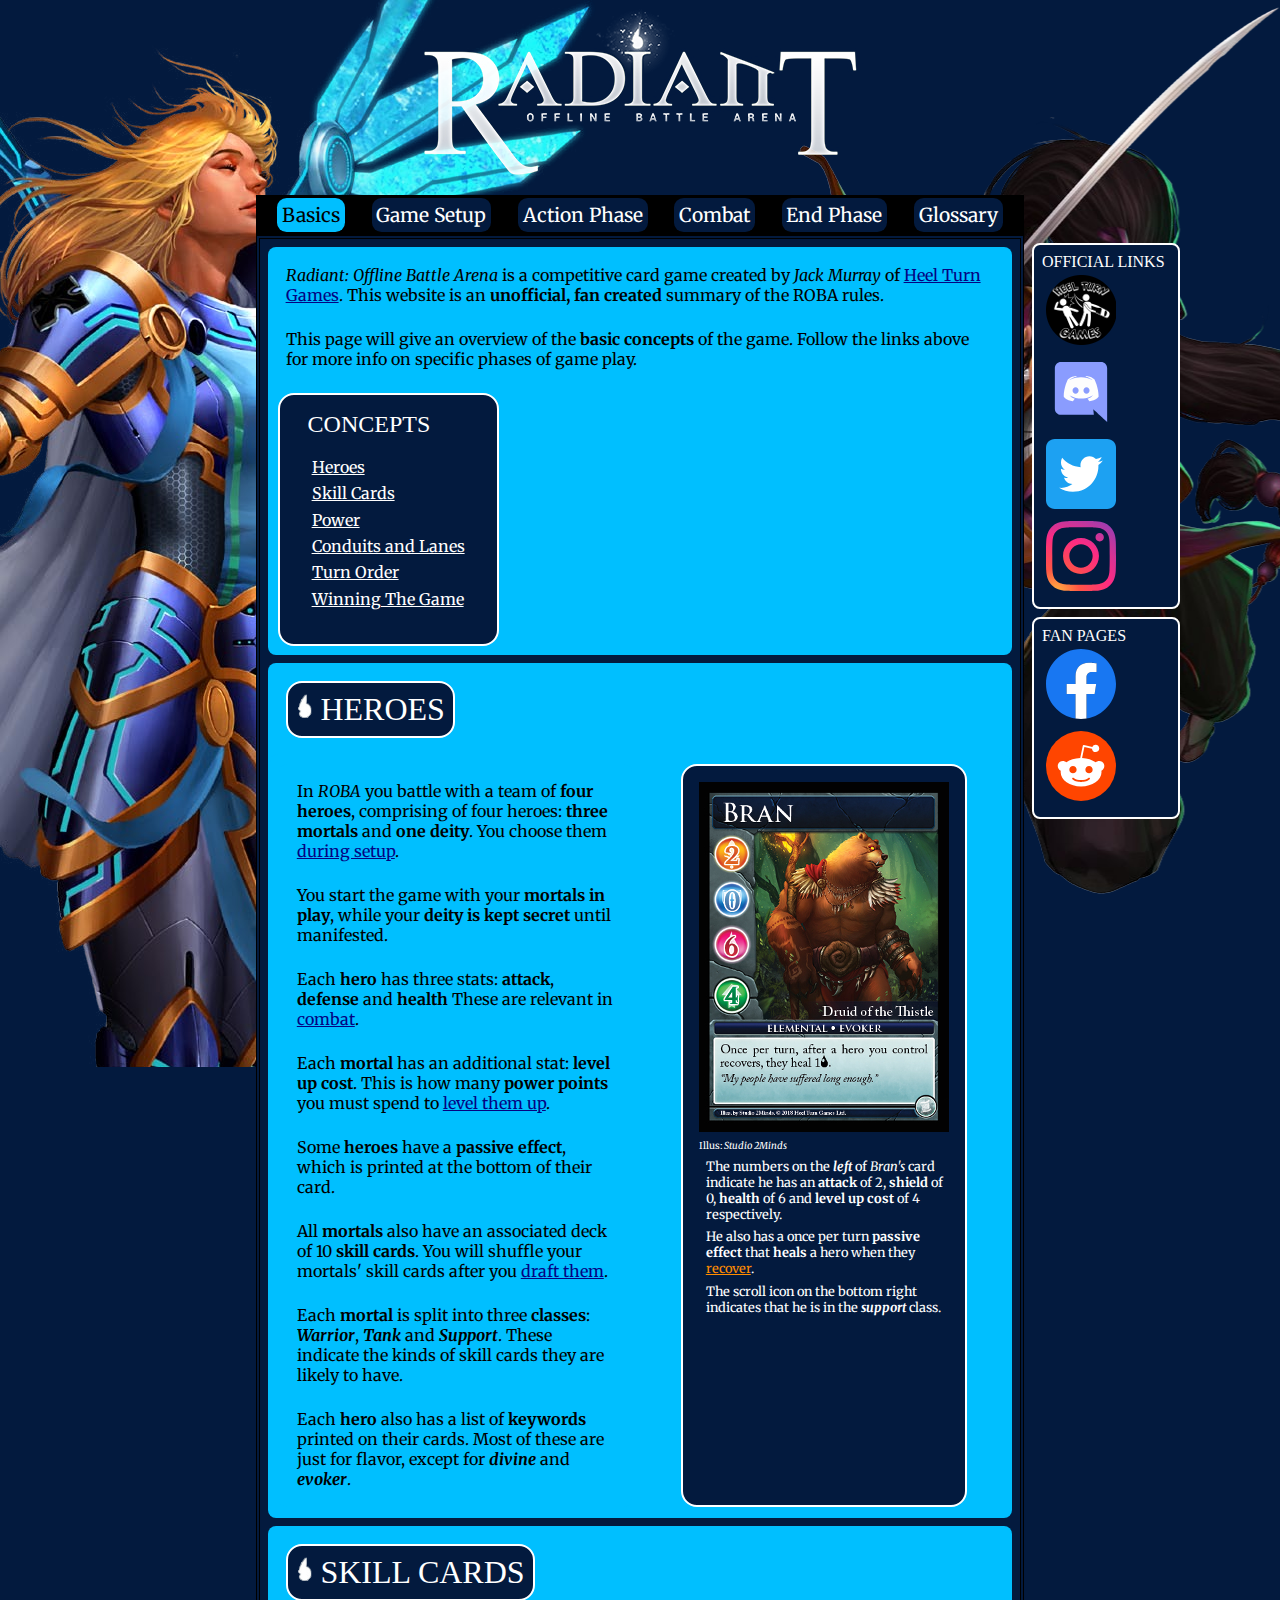
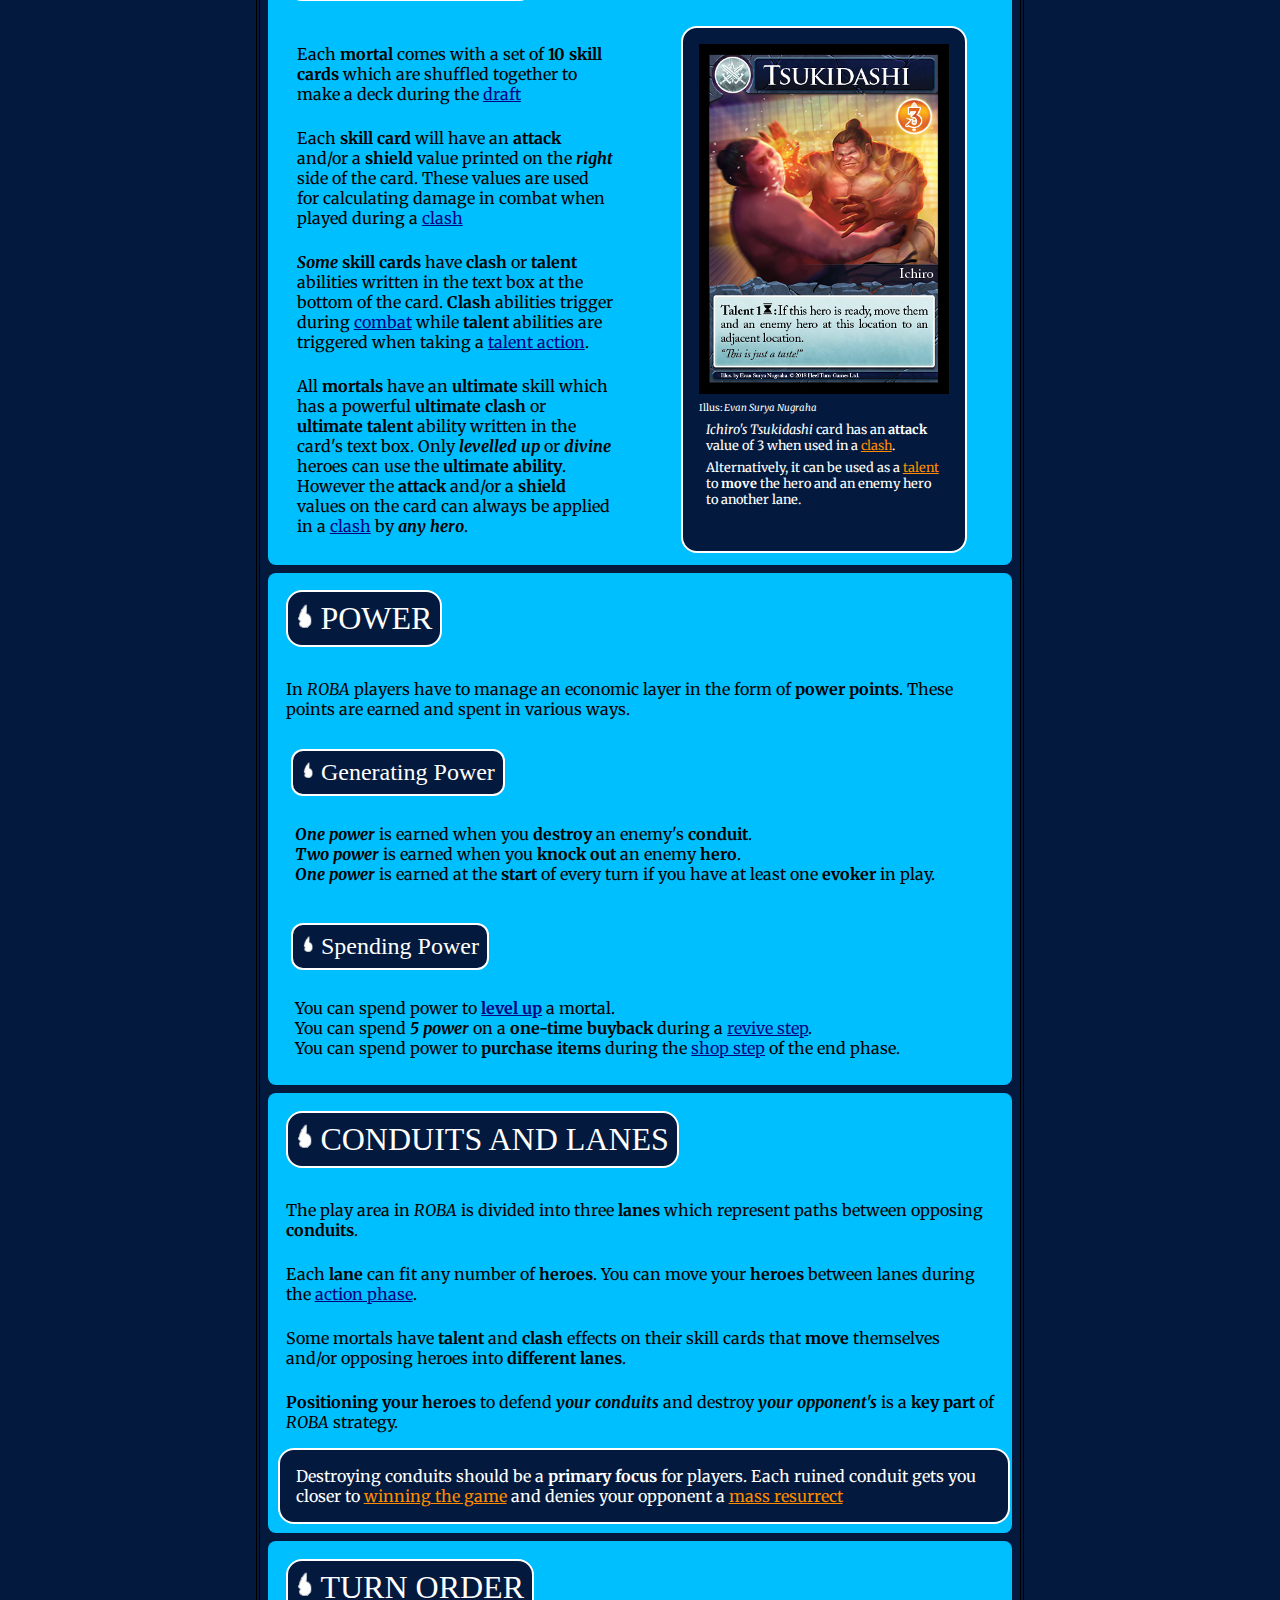
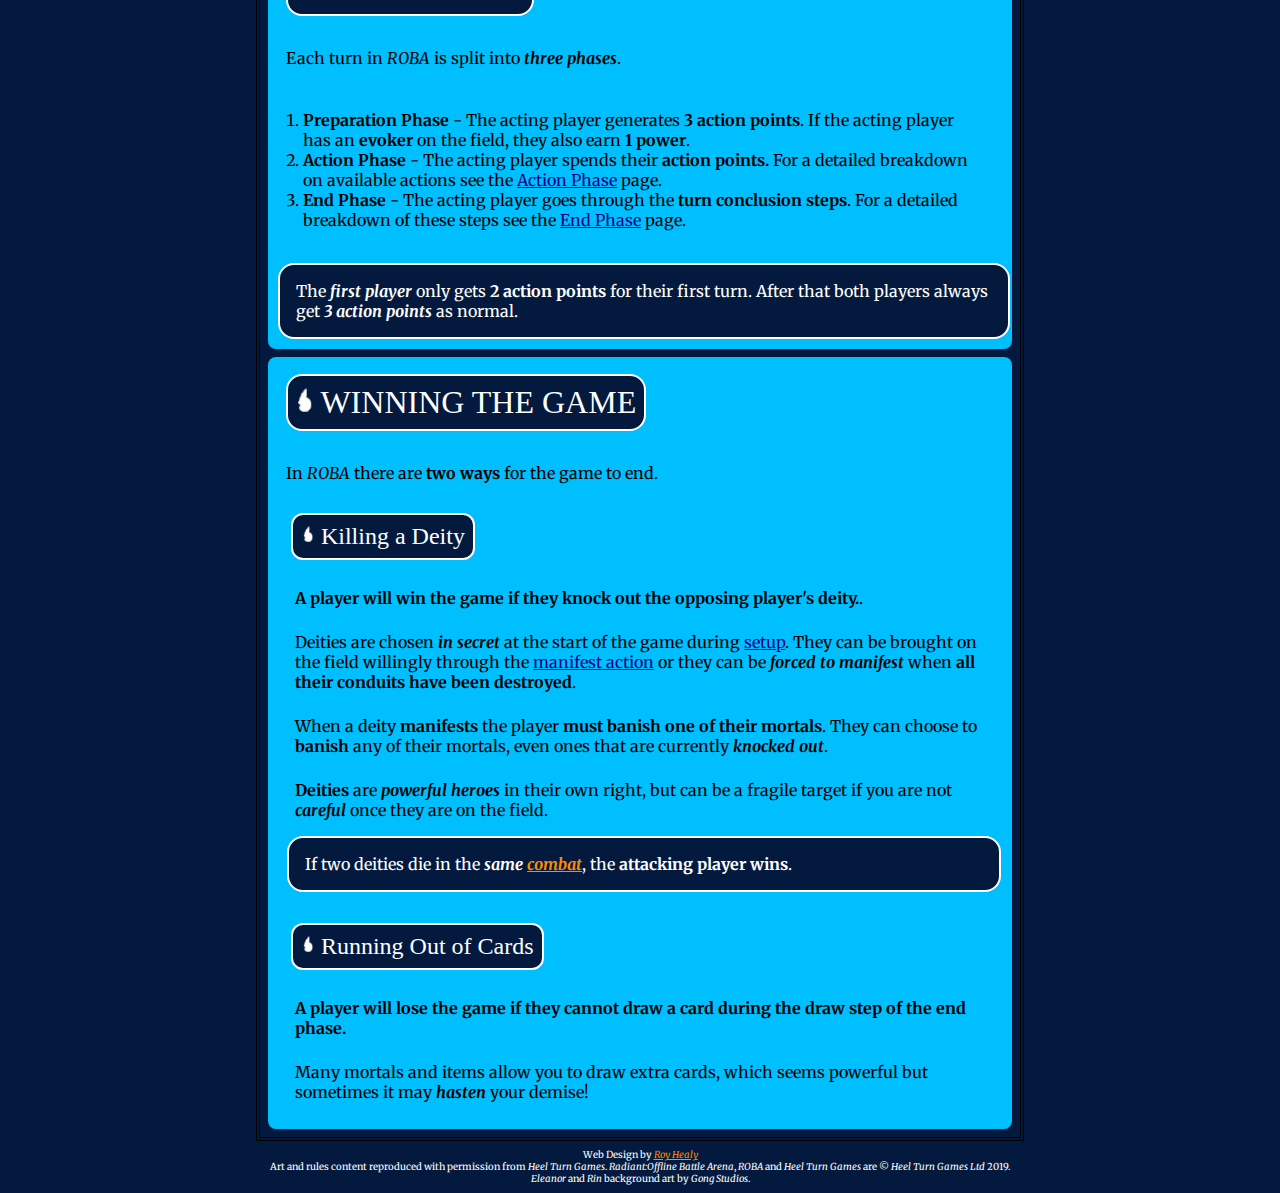
==== commit c6f24882: "Adding homepage link to footer" ====
--- a/code/wd1/index.html
+++ b/code/wd1/index.html
@@ -155,7 +155,7 @@
             </nav>
         </aside>
         <footer>
-            <small>Web Design by <i>Roy Healy</i></small>
+            <small>Web Design by <a href="https://further-reading.net/"><i>Roy Healy</i></a></small>
             <small>Art and rules content reproduced with permission from <i>Heel Turn Games</i>. <i>Radiant:Offline Battle Arena</i>, <i>ROBA</i> and <i>Heel Turn Games</i> are © <i>Heel Turn Games Ltd</i> 2019.</small>
             <small><i>Eleanor</i> and <i>Rin</i> background art by <i>Gong Studios</i>.</small>
         </footer>
--- a/code/wd1/styles/roba.css
+++ b/code/wd1/styles/roba.css
@@ -177,11 +177,11 @@
     color: white;
 }
 
-.inset a:link {
+.inset a:link, small a:link {
     color: #FF8C00;
 }
 
-.inset a:visited{
+.inset a:visited, small a:visited{
     color: #c93d00;
 }
 
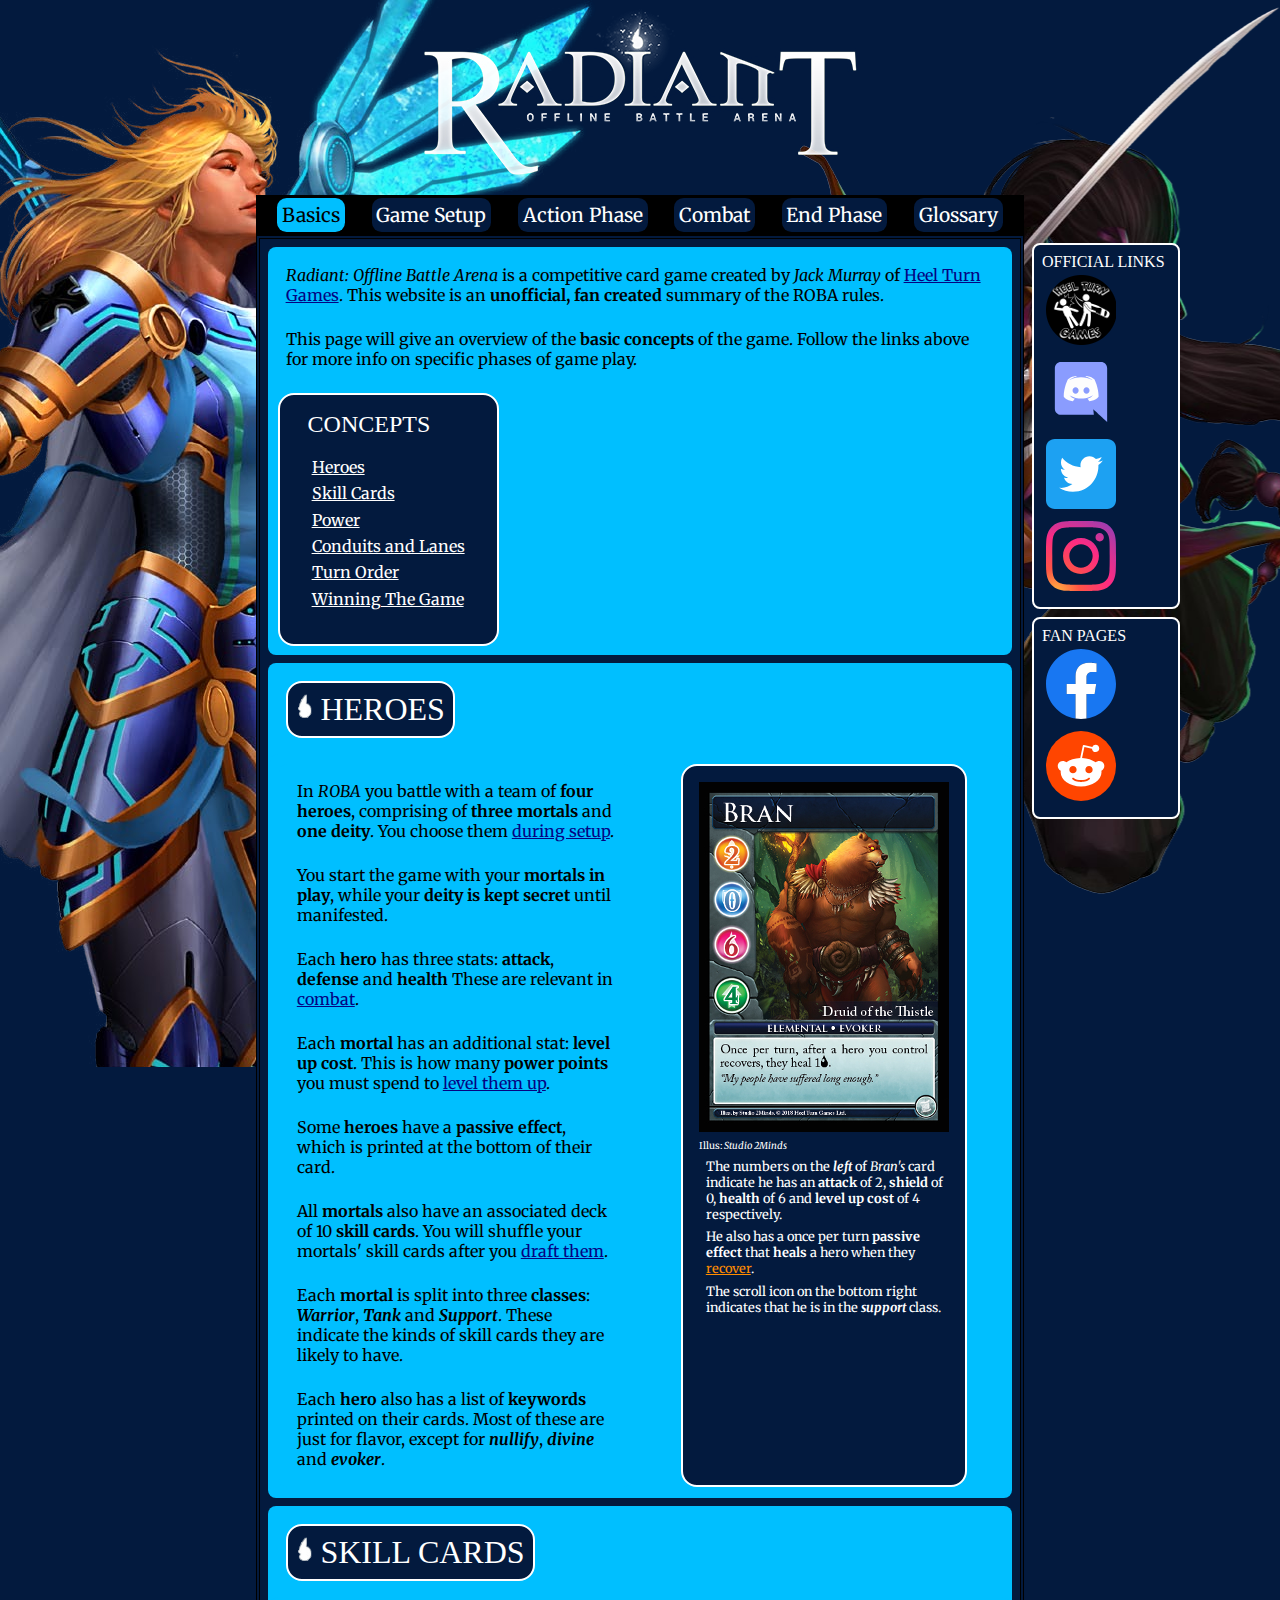
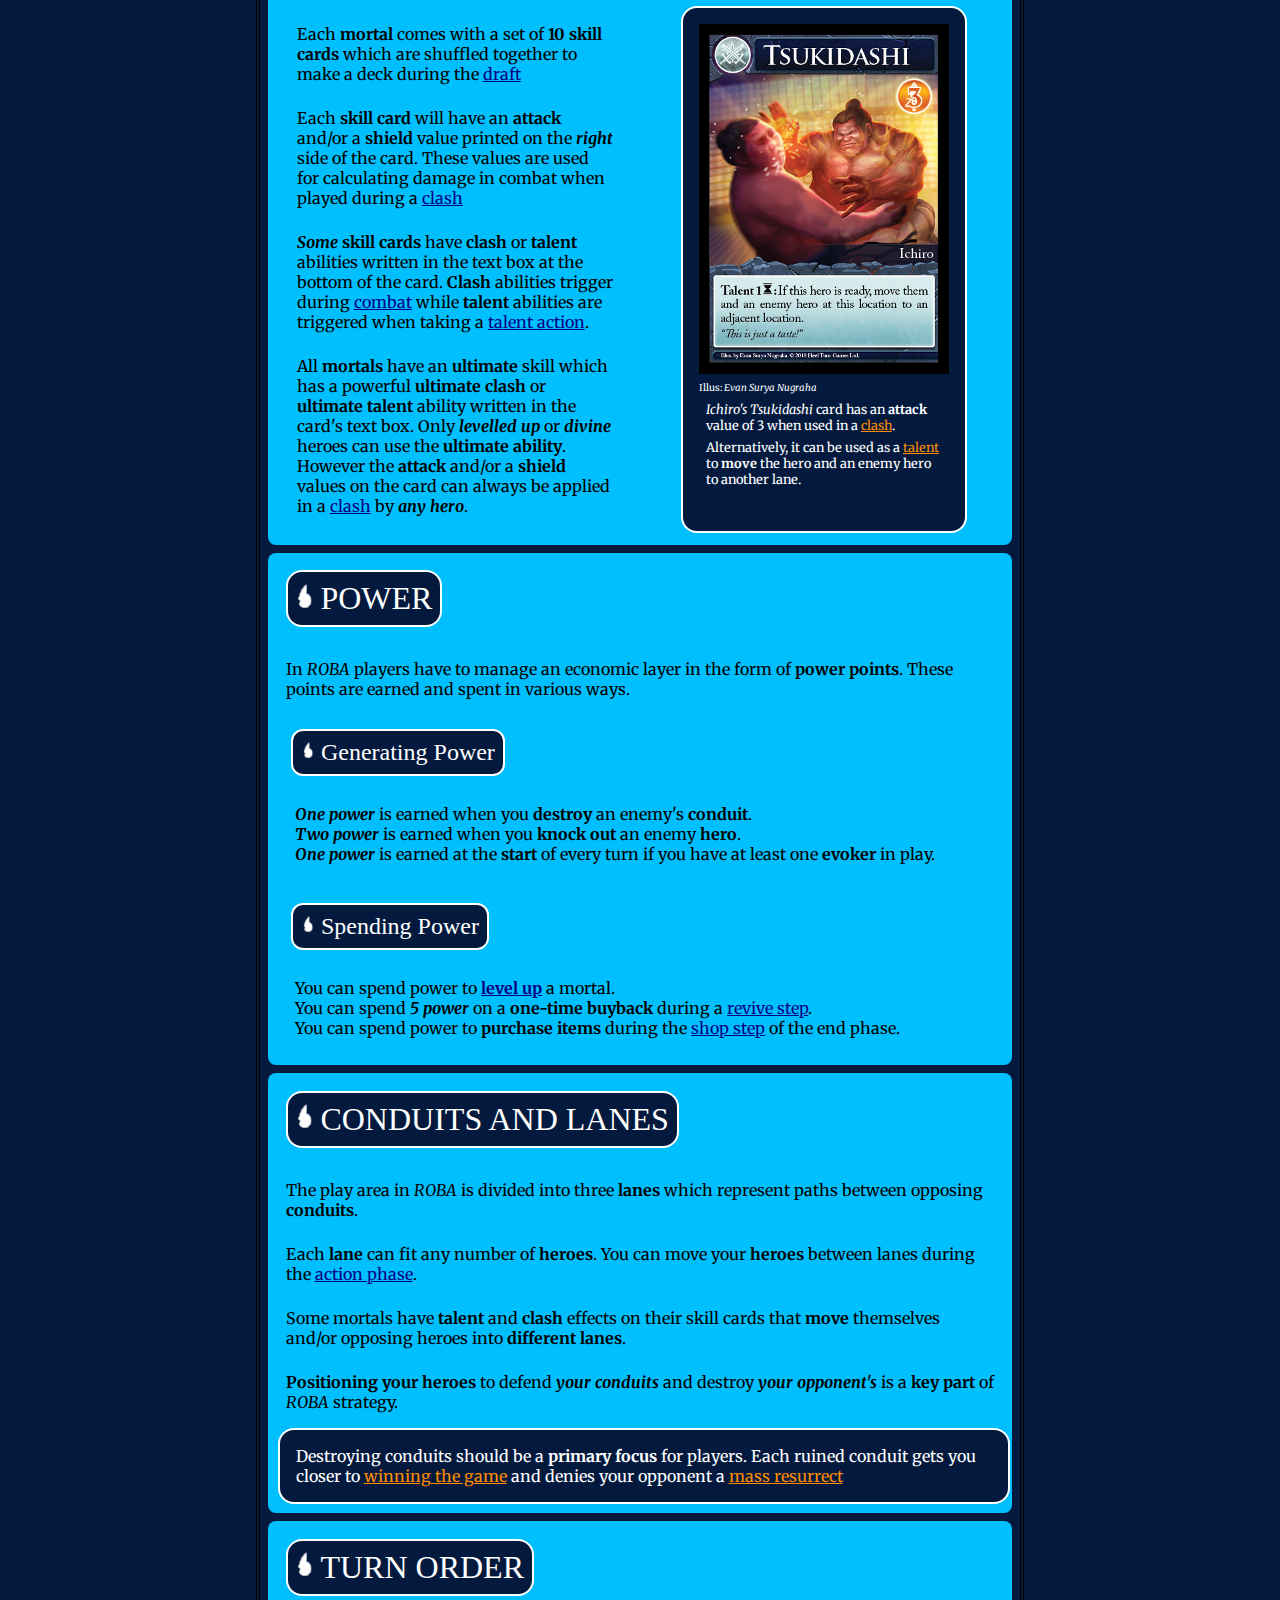
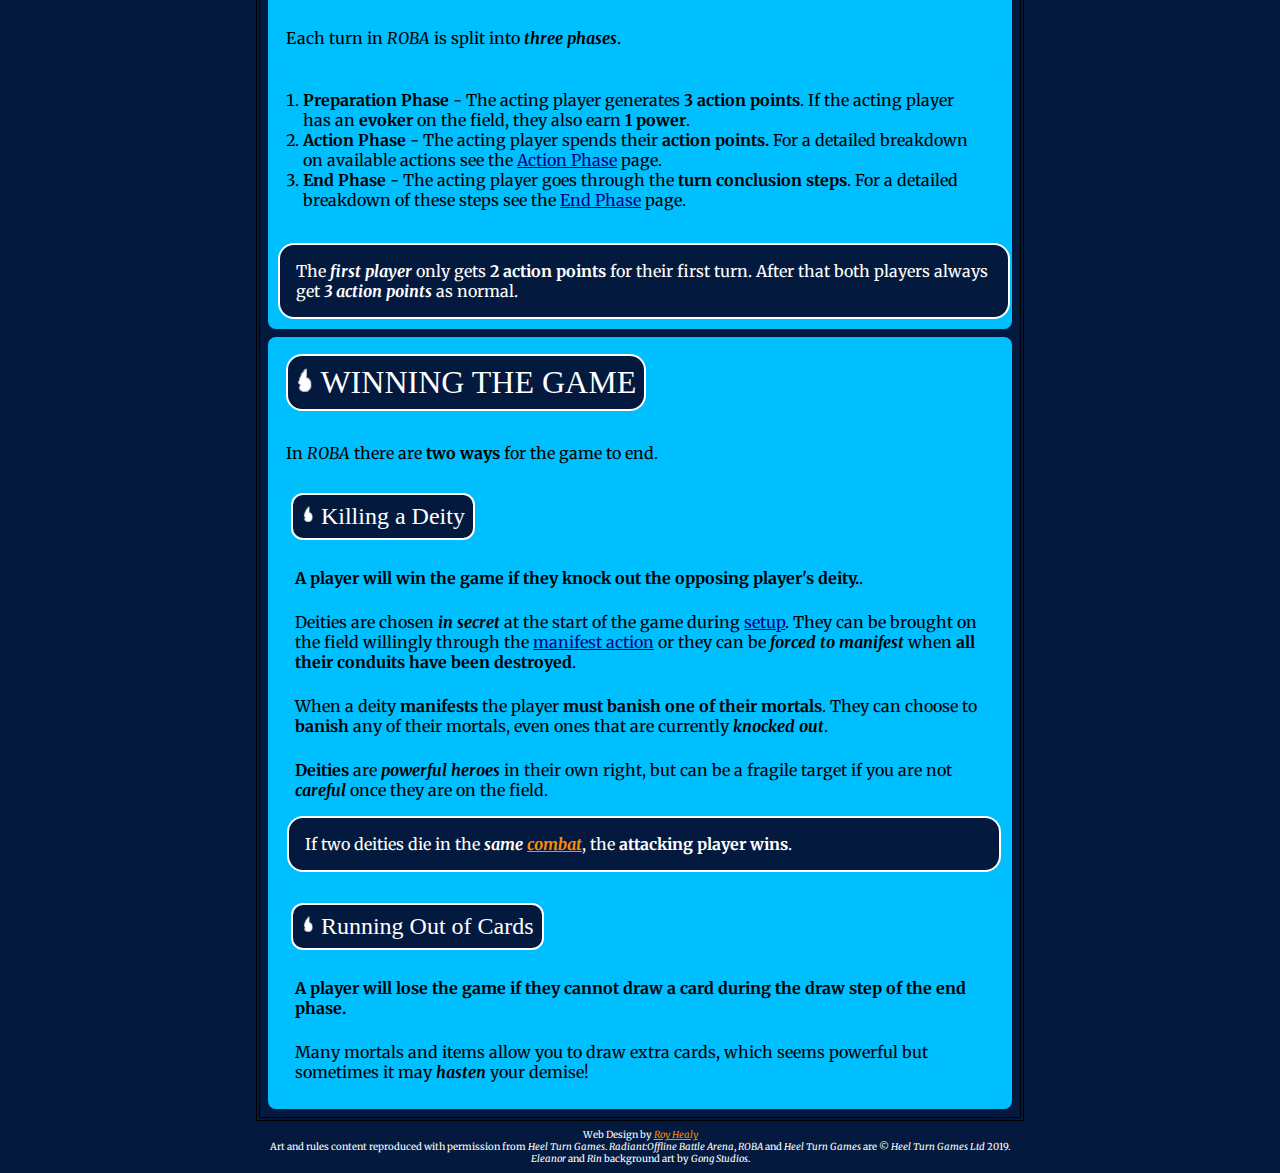
==== commit 4ee83d78: "Adding hand limit, nullify and fixing typo" ====
--- a/code/wd1/index.html
+++ b/code/wd1/index.html
@@ -43,14 +43,14 @@
                 <h1 id="heroes"><img src="images/bullet.png" role="presentation" alt="ROBA conduit silhouette bulletpoint. A white, crystal like shape.">Heroes</h1>
                 <section class="has_inset">
                     <section>
-                        <p>In <i>ROBA</i> you battle with a team of <b>four heroes</b>, comprising of four heroes: <b>three mortals</b> and <b>one deity</b>. You choose them <a href='setup'>during setup</a>.</p>
+                        <p>In <i>ROBA</i> you battle with a team of <b>four heroes</b>, comprising of <b>three mortals</b> and <b>one deity</b>. You choose them <a href='setup'>during setup</a>.</p>
                         <p>You start the game with your <b>mortals in play</b>, while your <b>deity is kept secret</b> until manifested.</p>
                         <p>Each <b>hero</b> has three stats: <b>attack</b>, <b>defense</b> and <b>health</b> These are relevant in <a href='combat'>combat</a>.</p>
                         <p>Each <b>mortal</b> has an additional stat: <b>level up cost</b>. This is how many <b>power points</b> you must spend to <a href='action_phase#level'>level them up</a>.</p>
                         <p>Some <b>heroes</b> have a <b>passive effect</b>, which is printed at the bottom of their card.</p>
                         <p>All <b>mortals</b> also have an associated deck of 10 <b>skill cards</b>. You will shuffle your mortals' skill cards after you <a href='setup#draft'>draft them</a>.</p>
                         <p>Each <b>mortal</b> is split into three <b>classes</b>: <em>Warrior</em>, <em>Tank</em> and <em>Support</em>. These indicate the kinds of skill cards they are likely to have.</p>
-                        <p>Each <b>hero</b> also has a list of <b>keywords</b> printed on their cards. Most of these are just for flavor, except for <em>divine</em> and <em>evoker</em>.</p>
+                        <p>Each <b>hero</b> also has a list of <b>keywords</b> printed on their cards. Most of these are just for flavor, except for <em>nullify</em>, <em>divine</em> and <em>evoker</em>.</p>
                     </section>
                     <figure class="inset">
                         <img src="images/bran.png" alt="Bran's card. The art depicts a bear wearing tribal gear. He is in a forest and his eyes glow with yellow magic. The card identifies him as Bran - Druid of the Thistle. He has the keywords Elemental and Evoker. The card includes the quote 'My people have suffered long enough'" title="Bran's card." />
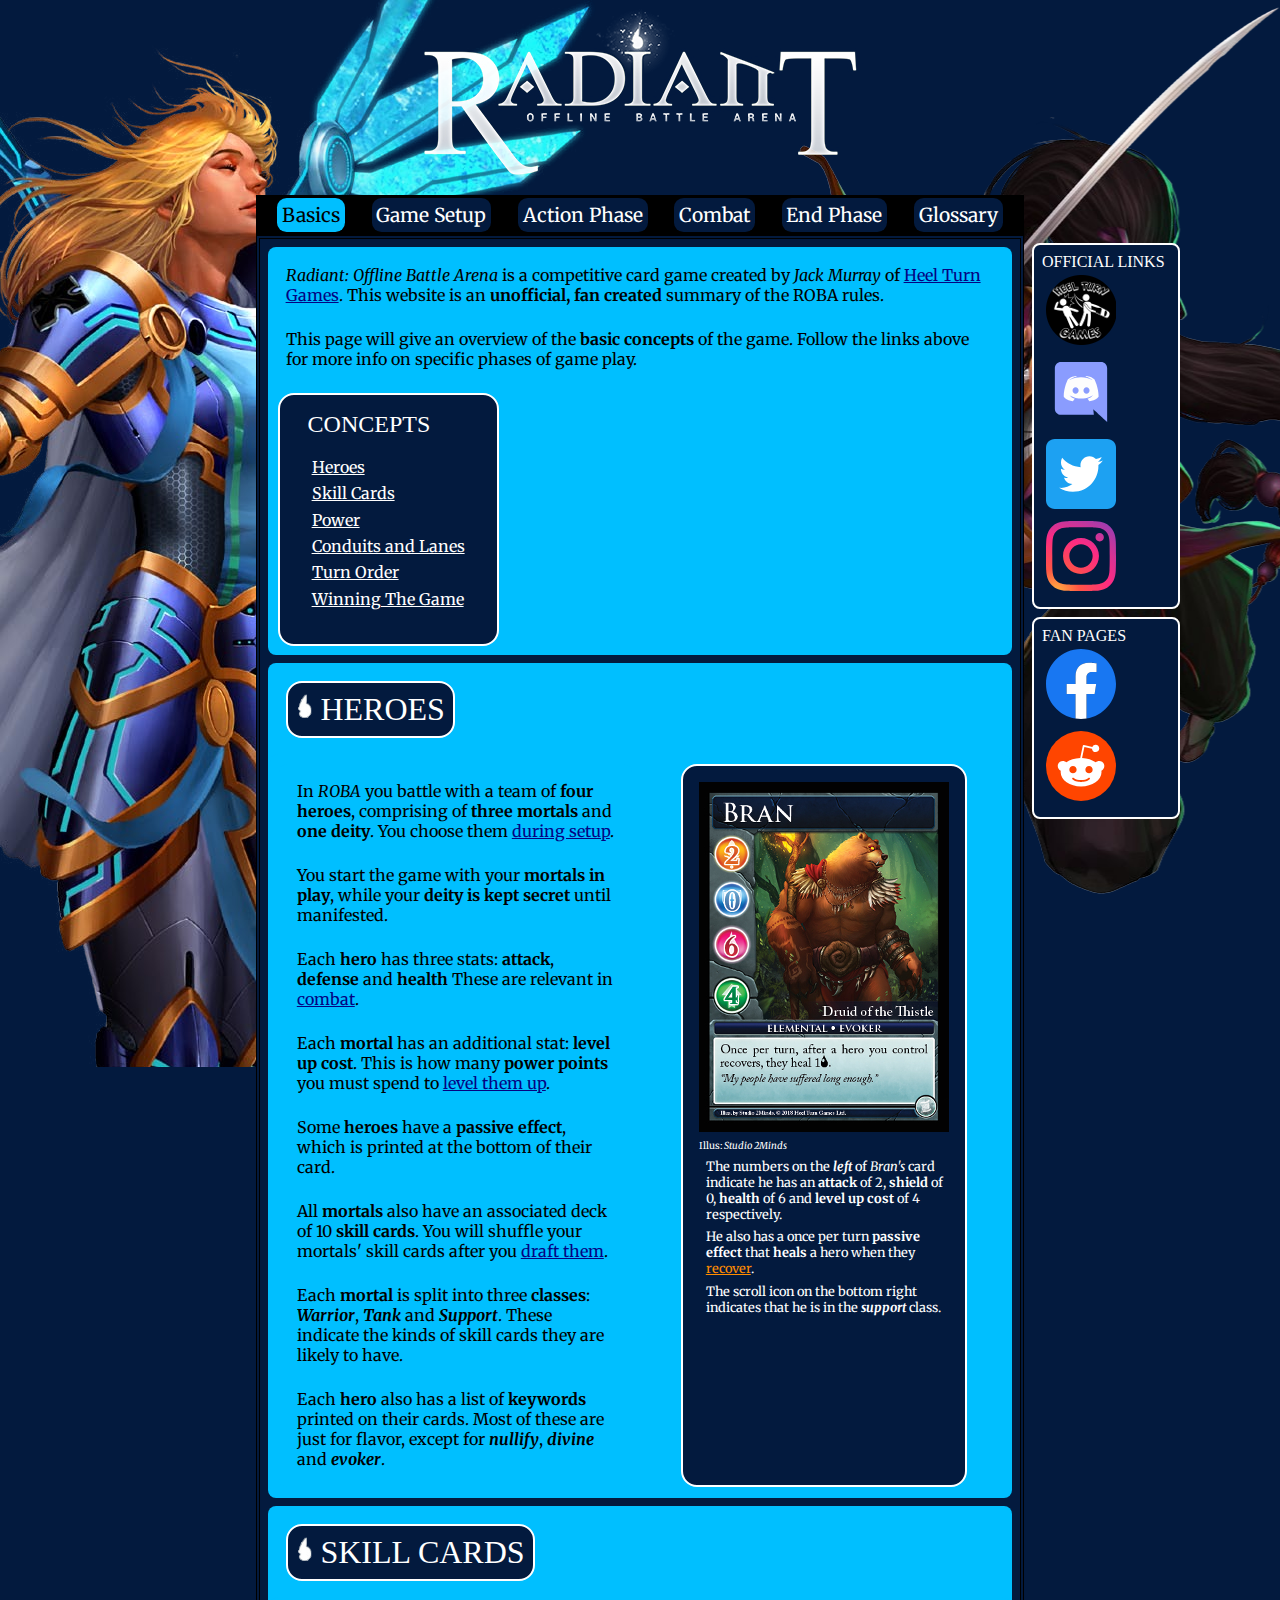
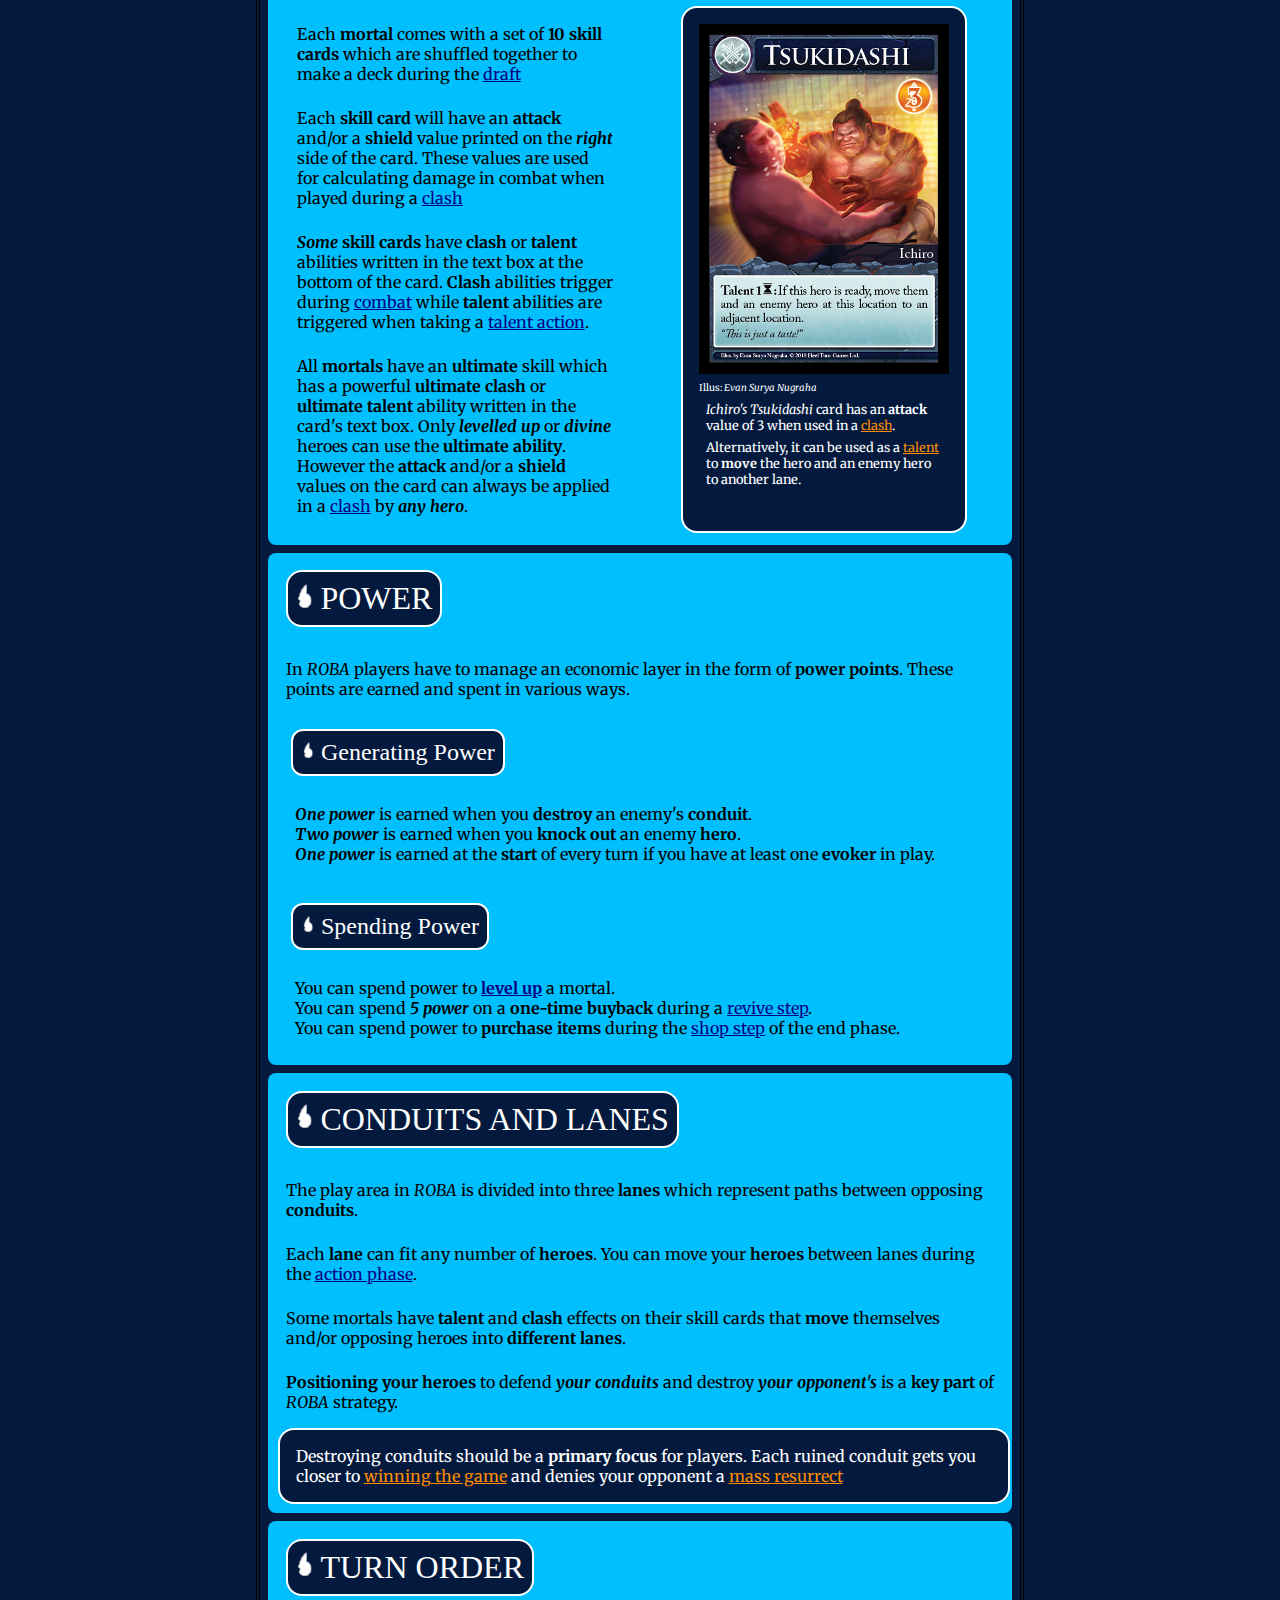
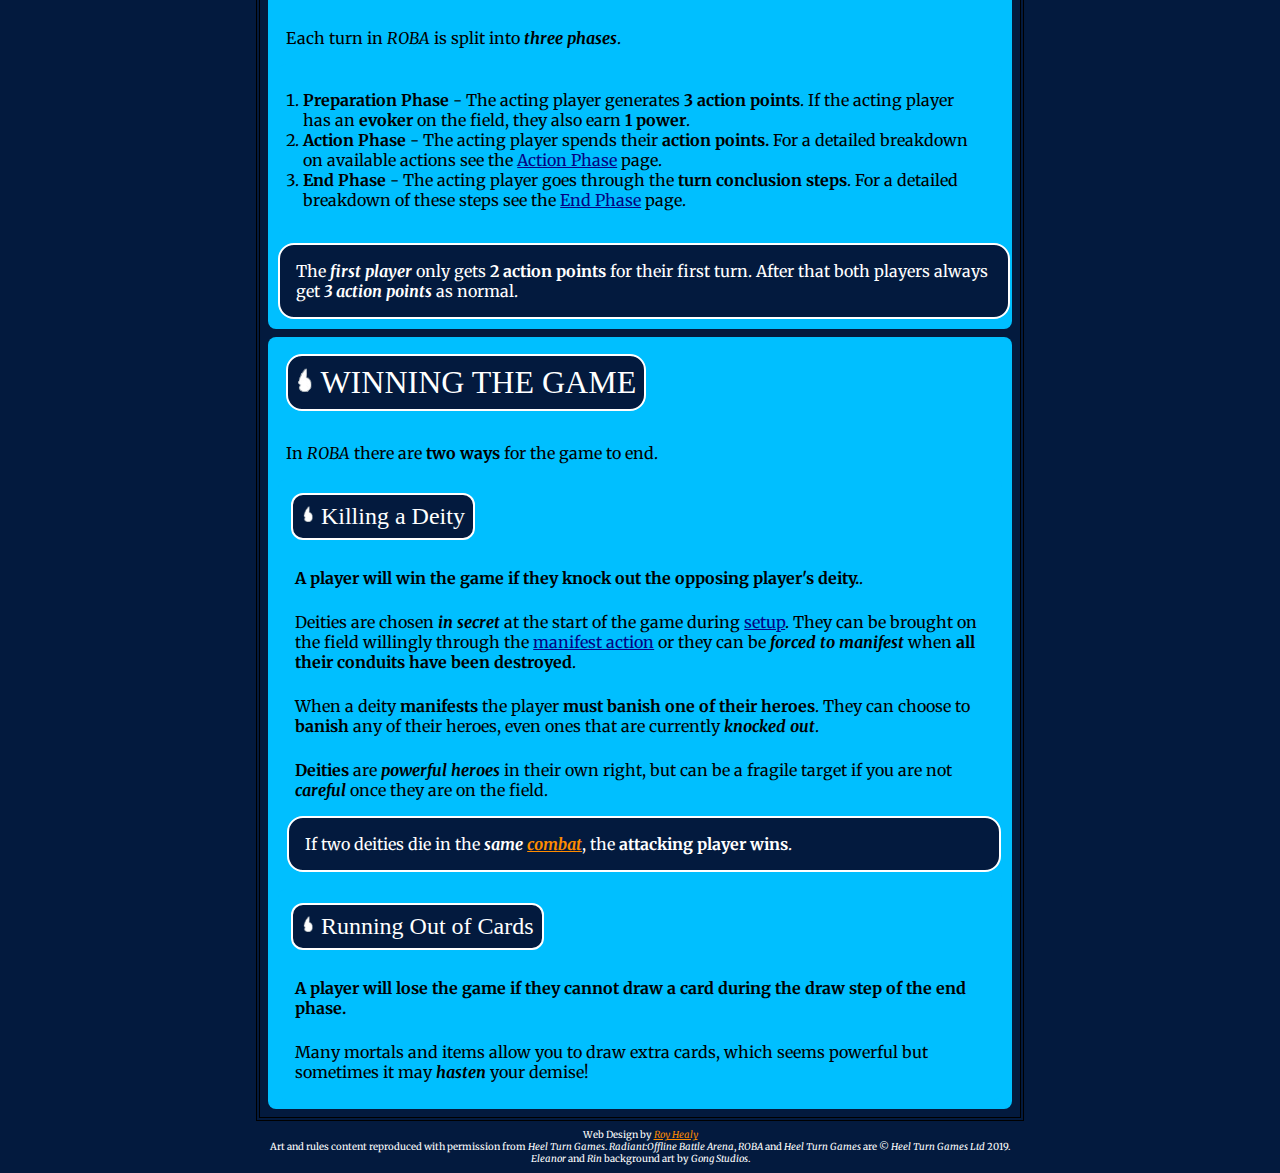
==== commit 3535b375: "Updating clarification on what kind of hero is banished" ====
--- a/code/wd1/index.html
+++ b/code/wd1/index.html
@@ -129,7 +129,7 @@
                     <h1><img src="images/bullet.png" role="presentation"  alt="ROBA conduit silhouette bulletpoint. A white, crystal like shape.">Killing a Deity</h1>
                     <p><strong>A player will win the game if they knock out the opposing player's deity.</strong>.</p>
                     <p>Deities are chosen <em>in secret</em> at the start of the game during <a href="setup#selections">setup</a>. They can be brought on the field willingly through the <a href="action_phase#">manifest action</a> or they can be <em>forced to manifest</em> when <strong>all their conduits have been destroyed</strong>.</p>
-                    <p>When a deity <b>manifests</b> the player <strong>must banish one of their mortals</strong>. They can choose to <b>banish</b> any of their mortals, even ones that are currently <em>knocked out</em>.</p>
+                    <p>When a deity <b>manifests</b> the player <strong>must banish one of their heroes</strong>. They can choose to <b>banish</b> any of their heroes, even ones that are currently <em>knocked out</em>.</p>
                     <p><b>Deities</b> are <em>powerful heroes</em> in their own right, but can be a fragile target if you are not <em>careful</em> once they are on the field.</p>
                     <p class="inset">If two deities die in the <em>same <a href="combat">combat</a></em>, the <strong>attacking player wins</strong>.</p>
                 </section>
